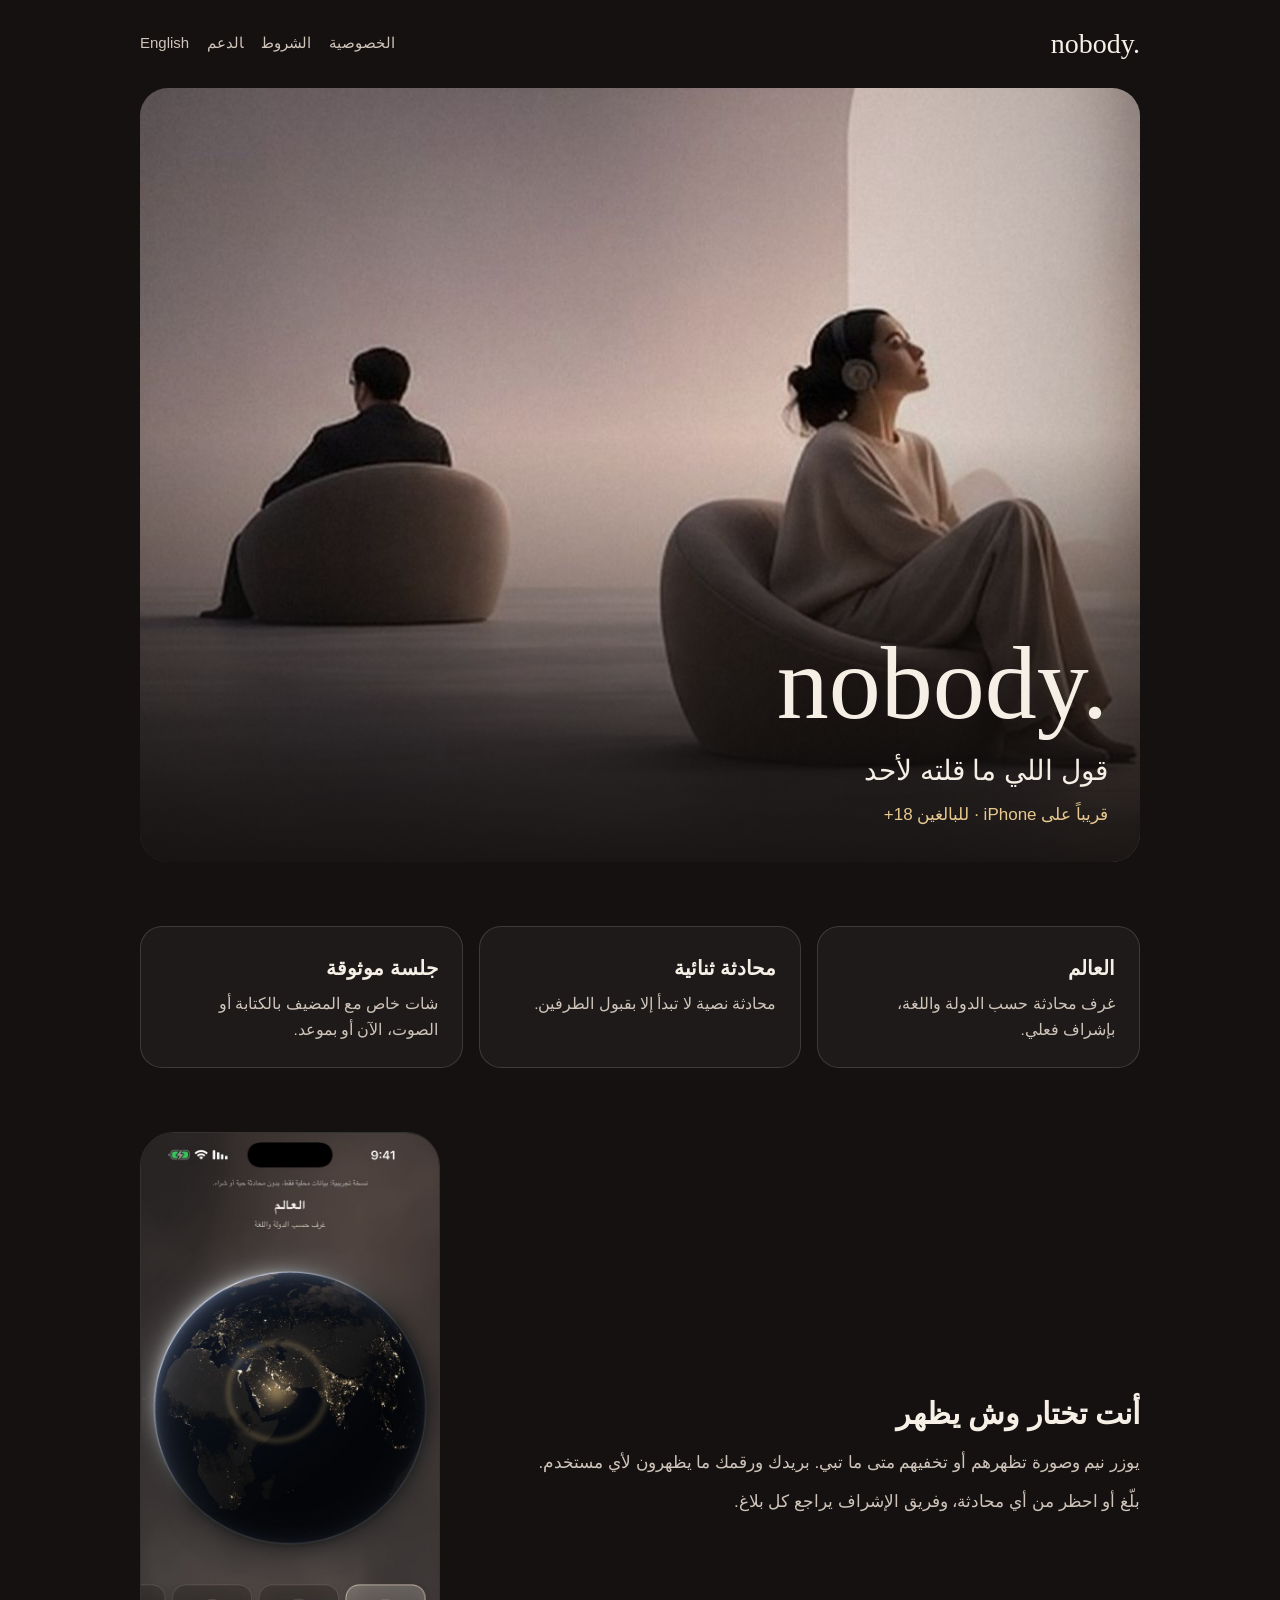
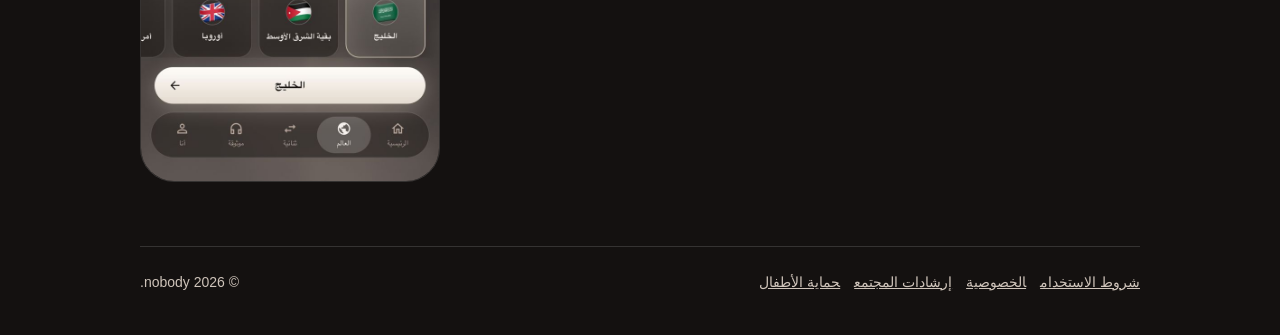
==== index.html @ f50b3cb6 "Final Arabic line" ====
<!doctype html>
<html lang="ar" dir="rtl">
<head><meta charset="utf-8"><meta name="viewport" content="width=device-width,initial-scale=1">
<title>nobody. | تكلّم بحرية</title><meta name="description" content="مكان هادئ تتكلم فيه، وأنت تختار وش يظهر للناس. للبالغين 18+.">
<meta property="og:title" content="nobody."><meta property="og:description" content="مكان هادئ تتكلم فيه، وأنت تختار وش يظهر للناس. للبالغين 18+.">
<link rel="icon" href="/icon.png"><link rel="stylesheet" href="/style.css"></head>
<body><div class="wrap">
<header><a class="mark" href="/">nobody.</a><nav><a href="/legal/privacy-ar.html">الخصوصية</a><a href="/legal/terms-ar.html">الشروط</a><a href="/support/">الدعم</a><a href="/en/">English</a></nav></header>
<main>
<section class="hero"><div><h1>nobody.</h1><p class="line">قول اللي ما قلته لأحد</p><p class="soon">قريباً على iPhone · للبالغين 18+</p></div></section>
<section class="grid"><div class="card"><h2>العالم</h2><p>غرف محادثة حسب الدولة واللغة، بإشراف فعلي.</p></div><div class="card"><h2>محادثة ثنائية</h2><p>محادثة نصية لا تبدأ إلا بقبول الطرفين.</p></div><div class="card"><h2>جلسة موثوقة</h2><p>شات خاص مع المضيف بالكتابة أو الصوت، الآن أو بموعد.</p></div></section>
<section class="split"><div><h2>أنت تختار وش يظهر</h2><p>يوزر نيم وصورة تظهرهم أو تخفيهم متى ما تبي. بريدك ورقمك ما يظهرون لأي مستخدم.</p><p>بلّغ أو احظر من أي محادثة، وفريق الإشراف يراجع كل بلاغ.</p></div><img src="/img/world.jpg" alt="شاشة العالم في تطبيق nobody."></section>
</main>
<footer><div><a href="/legal/terms-ar.html">شروط الاستخدام</a><a href="/legal/privacy-ar.html">الخصوصية</a><a href="/legal/community-guidelines-ar.html">إرشادات المجتمع</a><a href="/legal/child-safety-ar.html">حماية الأطفال</a></div><div>© 2026 nobody.</div></footer>
</div></body></html>
---- style.css ----
:root{--ink:#141110;--ivory:#f5efe6;--muted:#cfc4ba;--gold:#e8c88f;--line:rgba(255,255,255,.14)}
*{box-sizing:border-box}html{background:var(--ink)}
body{margin:0;background:var(--ink);color:var(--ivory);font:17px/1.7 -apple-system,"SF Arabic","Segoe UI",Tahoma,sans-serif}
a{color:inherit}.wrap{max-width:1040px;margin:0 auto;padding:0 20px}
header{display:flex;justify-content:space-between;align-items:center;padding:20px 0}
.mark{font-family:Didot,"Bodoni 72",Georgia,serif;font-size:28px;text-decoration:none;direction:ltr}
nav a{margin-inline-start:18px;color:var(--muted);text-decoration:none;font-size:15px}nav a:hover{color:var(--ivory)}
.hero{position:relative;min-height:86vh;display:flex;align-items:flex-end;background:url(/img/room.jpg) center 62%/cover;border-radius:28px;overflow:hidden;margin-bottom:64px}
.hero:after{content:"";position:absolute;inset:0;background:linear-gradient(180deg,rgba(20,17,16,.15),rgba(20,17,16,.1) 45%,rgba(20,17,16,.92))}
.hero div{position:relative;z-index:1;padding:32px}
h1{font-family:Didot,"Bodoni 72",Georgia,serif;font-weight:400;font-size:clamp(52px,11vw,104px);line-height:1;margin:0 0 12px;direction:ltr;text-align:start}
.line{font-size:clamp(20px,3.4vw,28px);margin:0 0 6px}.soon{color:var(--gold);margin:0}
.grid{display:grid;grid-template-columns:repeat(3,1fr);gap:16px;margin-bottom:64px}
.card{border:1px solid var(--line);border-radius:22px;padding:24px;background:rgba(255,255,255,.04)}
.card h2{font-size:20px;margin:0 0 6px;font-weight:600}.card p{margin:0;color:var(--muted);font-size:15.5px}
.split{display:grid;grid-template-columns:1fr 300px;gap:40px;align-items:center;margin-bottom:64px}
.split img{width:100%;border-radius:34px;border:1px solid var(--line)}
.split h2{font-size:30px;margin:0 0 10px;font-weight:600}.split p{color:var(--muted);margin:0 0 10px}
footer{border-top:1px solid var(--line);padding:24px 0 40px;color:var(--muted);font-size:14px;display:flex;flex-wrap:wrap;gap:18px;justify-content:space-between}
footer a{margin-inline-end:14px}
.page{max-width:680px;margin:0 auto 64px}.page h1{font-size:44px}
@media(max-width:760px){.grid,.split{grid-template-columns:1fr}.split img{max-width:280px;margin:0 auto;display:block}nav a{margin-inline-start:12px;font-size:14px}.hero{min-height:78vh}}
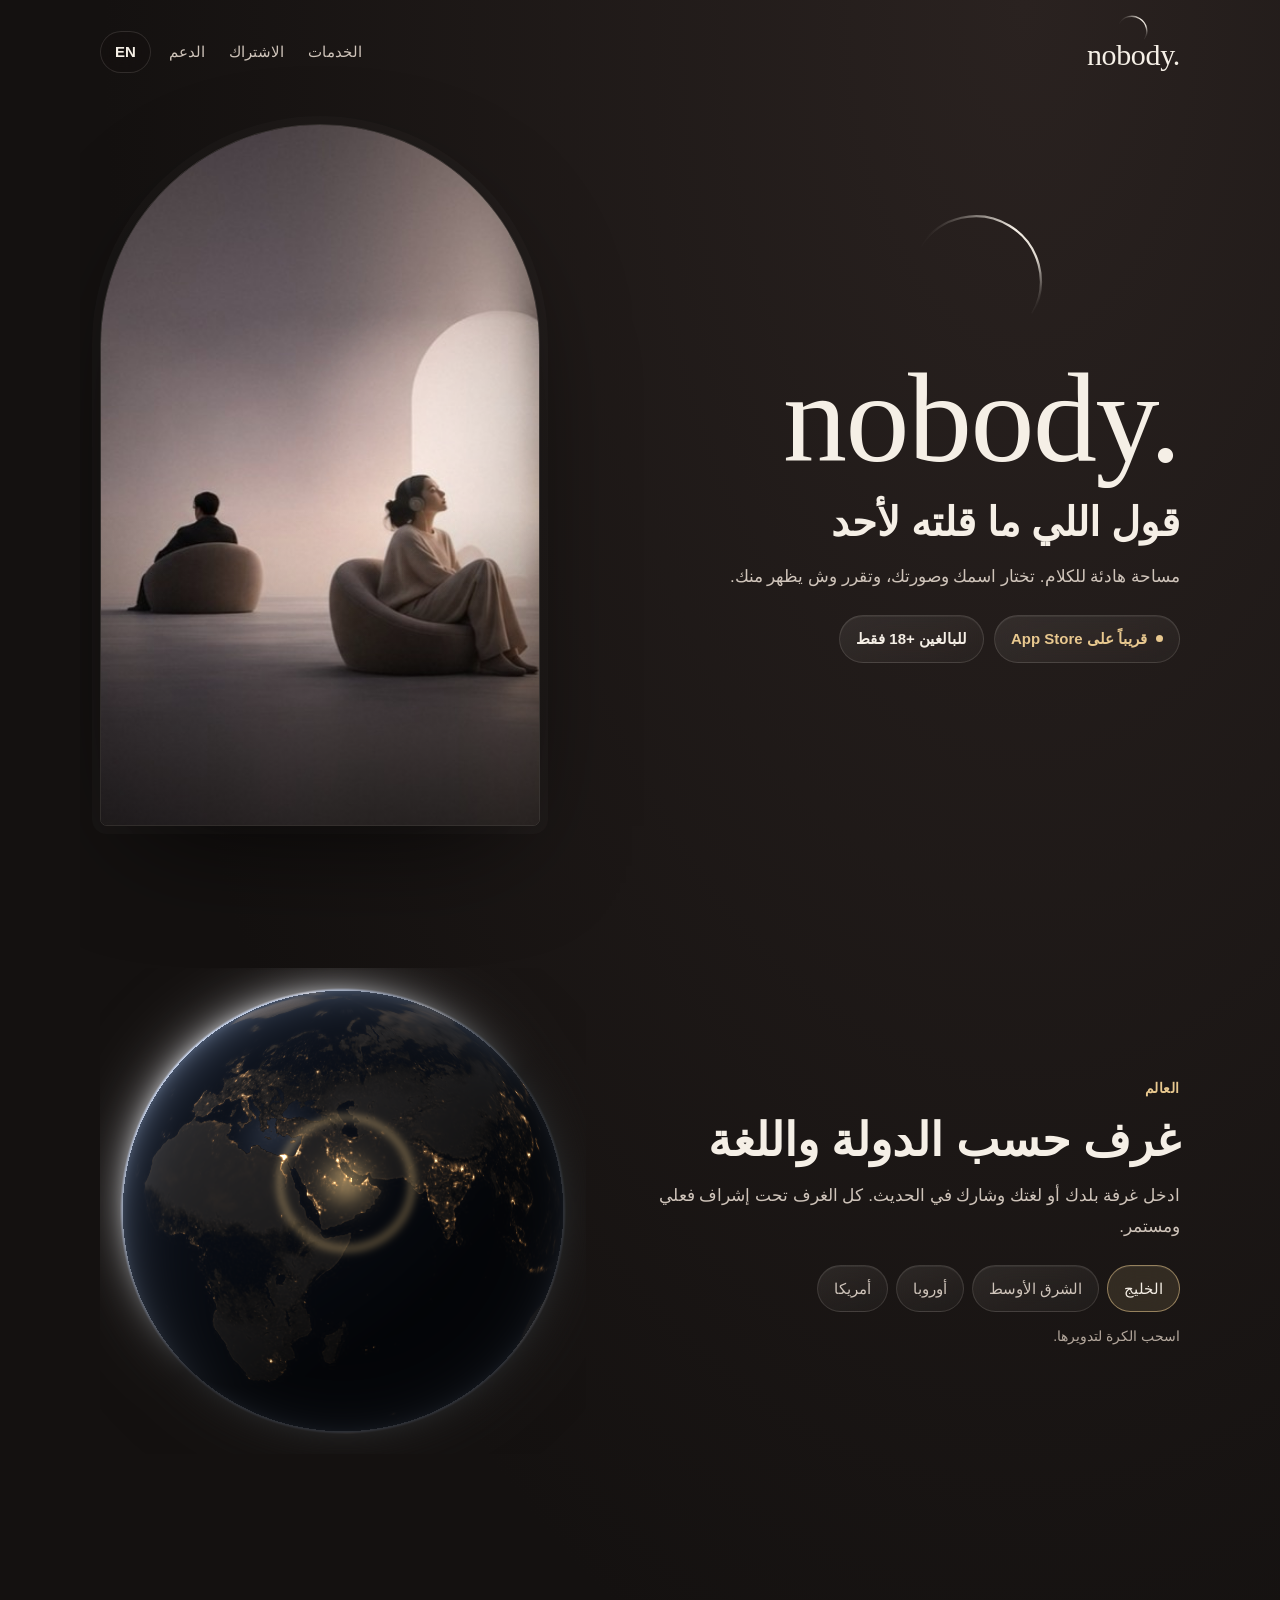
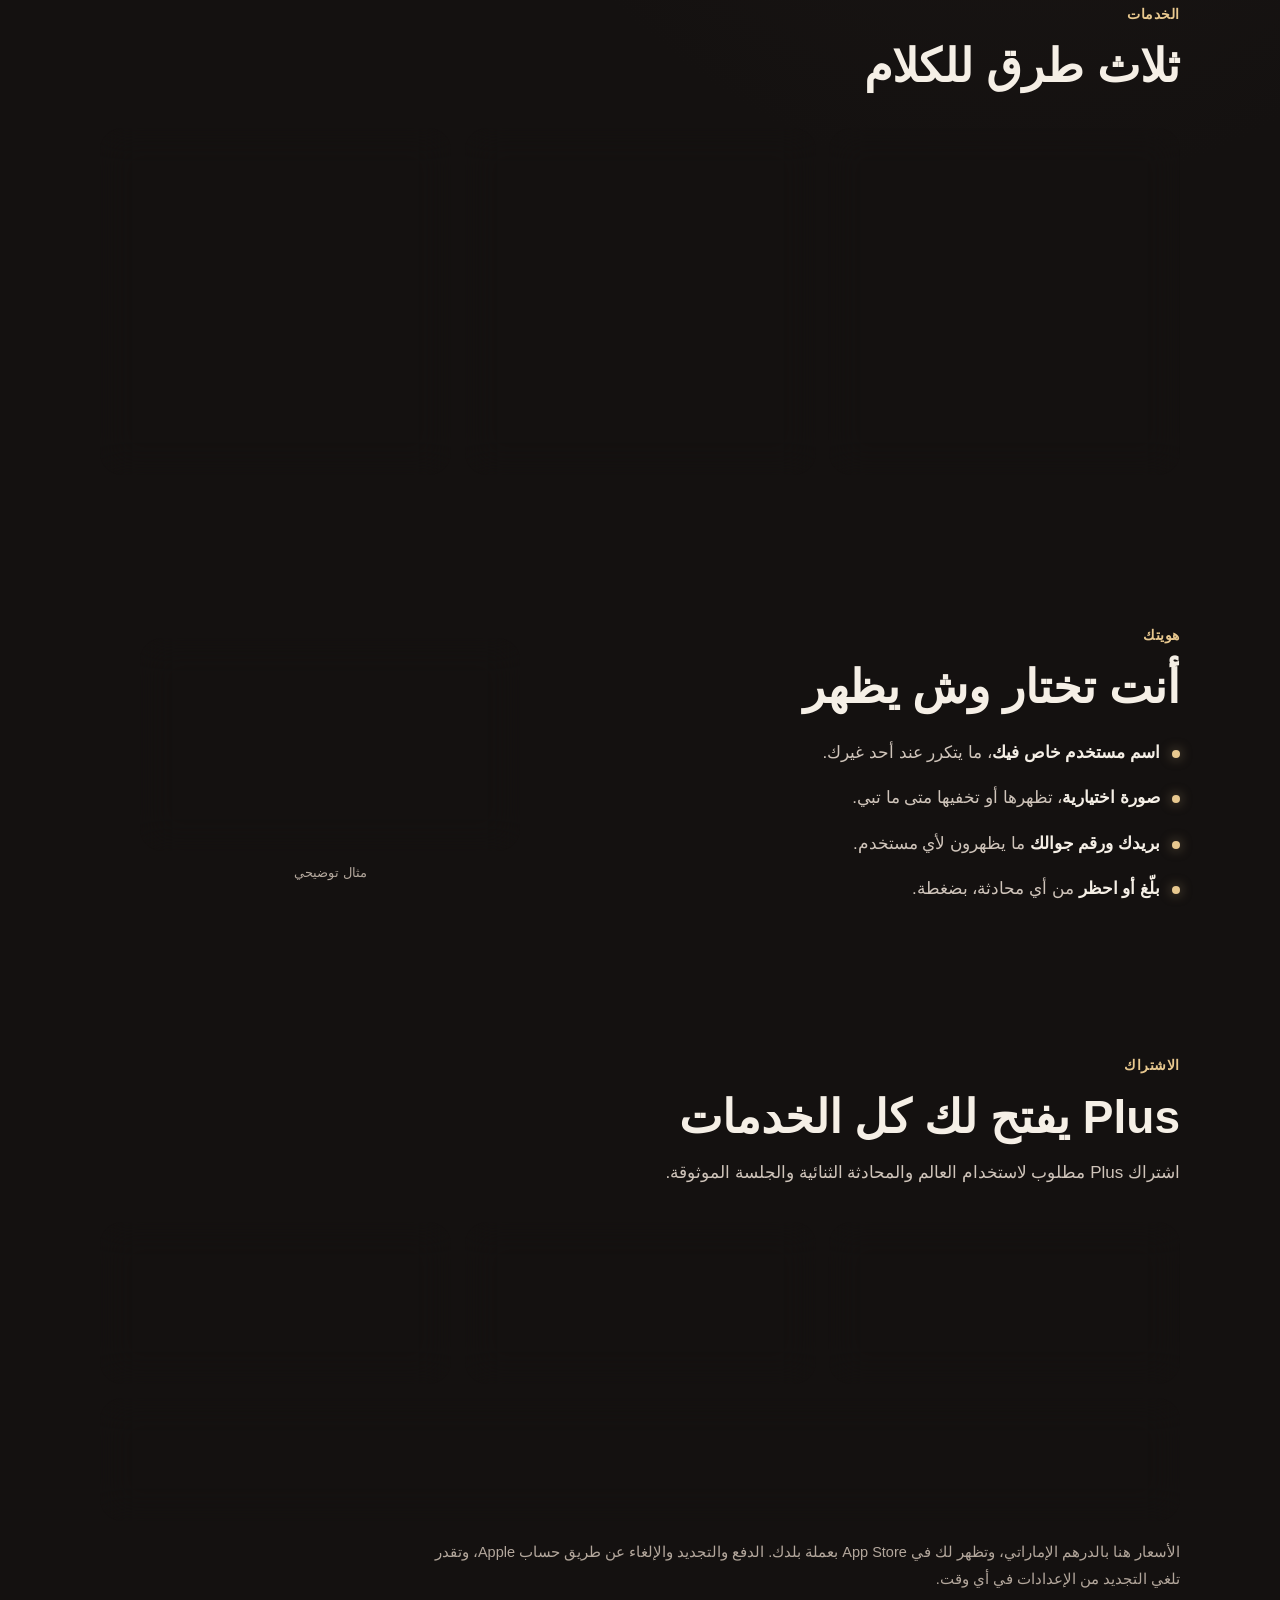
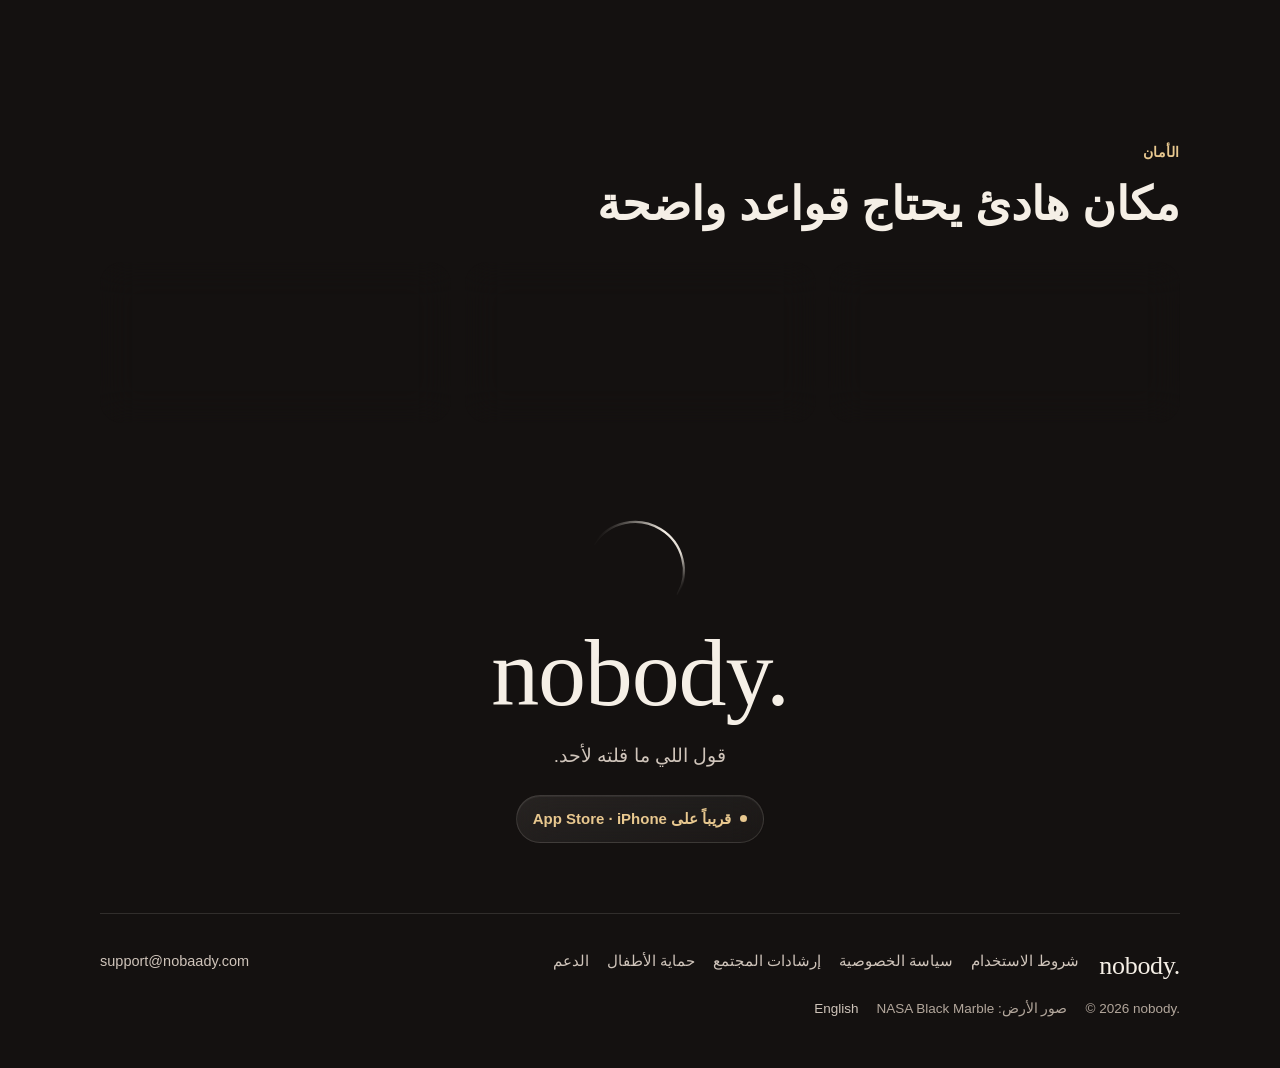
==== commit 410af759: "Living site AR/EN, admin control, updated privacy and terms Co-Authored-By: Claude Opus 5.5 <noreply" ====
--- a/index.html
+++ b/index.html
@@ -1,15 +1,222 @@
 <!doctype html>
 <html lang="ar" dir="rtl">
-<head><meta charset="utf-8"><meta name="viewport" content="width=device-width,initial-scale=1">
-<title>nobody. | تكلّم بحرية</title><meta name="description" content="مكان هادئ تتكلم فيه، وأنت تختار وش يظهر للناس. للبالغين 18+.">
-<meta property="og:title" content="nobody."><meta property="og:description" content="مكان هادئ تتكلم فيه، وأنت تختار وش يظهر للناس. للبالغين 18+.">
-<link rel="icon" href="/icon.png"><link rel="stylesheet" href="/style.css"></head>
-<body><div class="wrap">
-<header><a class="mark" href="/">nobody.</a><nav><a href="/legal/privacy-ar.html">الخصوصية</a><a href="/legal/terms-ar.html">الشروط</a><a href="/support/">الدعم</a><a href="/en/">English</a></nav></header>
-<main>
-<section class="hero"><div><h1>nobody.</h1><p class="line">قول اللي ما قلته لأحد</p><p class="soon">قريباً على iPhone · للبالغين 18+</p></div></section>
-<section class="grid"><div class="card"><h2>العالم</h2><p>غرف محادثة حسب الدولة واللغة، بإشراف فعلي.</p></div><div class="card"><h2>محادثة ثنائية</h2><p>محادثة نصية لا تبدأ إلا بقبول الطرفين.</p></div><div class="card"><h2>جلسة موثوقة</h2><p>شات خاص مع المضيف بالكتابة أو الصوت، الآن أو بموعد.</p></div></section>
-<section class="split"><div><h2>أنت تختار وش يظهر</h2><p>يوزر نيم وصورة تظهرهم أو تخفيهم متى ما تبي. بريدك ورقمك ما يظهرون لأي مستخدم.</p><p>بلّغ أو احظر من أي محادثة، وفريق الإشراف يراجع كل بلاغ.</p></div><img src="/img/world.jpg" alt="شاشة العالم في تطبيق nobody."></section>
+<head>
+<meta charset="utf-8">
+<meta name="viewport" content="width=device-width,initial-scale=1,viewport-fit=cover">
+<title>nobody. | قول اللي ما قلته لأحد</title>
+<meta name="description" content="nobody. تطبيق iPhone للبالغين 18+: غرف حسب الدولة واللغة، محادثة ثنائية بالقبول فقط، وجلسة موثوقة مع المضيف. أنت تختار وش يظهر منك. قريباً على App Store.">
+<meta name="theme-color" content="#141110">
+<meta name="color-scheme" content="dark">
+<meta property="og:type" content="website">
+<meta property="og:title" content="nobody. | قول اللي ما قلته لأحد">
+<meta property="og:description" content="مساحة هادئة للكلام، وأنت تختار وش يظهر منك. للبالغين 18+. قريباً على App Store.">
+<meta property="og:image" content="https://nobaady.com/img/hero.jpg">
+<meta property="og:locale" content="ar_AE">
+<link rel="canonical" href="https://nobaady.com/">
+<link rel="alternate" hreflang="ar" href="https://nobaady.com/">
+<link rel="alternate" hreflang="en" href="https://nobaady.com/en/">
+<link rel="alternate" hreflang="x-default" href="https://nobaady.com/">
+<link rel="icon" href="/img/icon-48.png" sizes="48x48">
+<link rel="apple-touch-icon" href="/img/icon-180.png">
+<link rel="preload" as="image" href="/img/hero-800.jpg" imagesrcset="/img/hero-800.jpg 860w, /img/hero.jpg 1400w" imagesizes="(min-width:900px) 440px, 100vw">
+<link rel="stylesheet" href="/style.css">
+<script>(function(d){if(!(window.matchMedia&&matchMedia('(prefers-reduced-motion: reduce)').matches))d.classList.add('motion');d.classList.add('js');setTimeout(function(){if(!window.__nobody)d.classList.remove('js')},2500)})(document.documentElement)</script>
+<script src="/js/site.js" defer></script>
+</head>
+<body>
+<a class="skip" href="#main">تخطَّ إلى المحتوى</a>
+<canvas id="ambient" aria-hidden="true"></canvas>
+<div class="grain" aria-hidden="true"></div>
+<svg width="0" height="0" style="position:absolute" aria-hidden="true" focusable="false"><defs>
+  <linearGradient id="arcg" gradientUnits="userSpaceOnUse" x1="9" y1="23" x2="93" y2="74">
+    <stop offset="0" stop-color="#f5efe6" stop-opacity="0"/><stop offset=".55" stop-color="#f5efe6"/><stop offset=".8" stop-color="#f5efe6" stop-opacity=".9"/><stop offset="1" stop-color="#f5efe6" stop-opacity="0"/>
+  </linearGradient></defs></svg>
+
+<div class="wrap">
+<header class="top">
+  <a class="mark" href="/" aria-label="nobody. الصفحة الرئيسية">nobody.<svg class="arc" viewBox="0 0 100 100" aria-hidden="true"><path pathLength="100" stroke="url(#arcg)" d="M9.3 22.7A49 49 0 0 1 93 73.5"/></svg></a>
+  <nav class="nav" aria-label="القائمة">
+    <a class="opt" href="#services">الخدمات</a>
+    <a class="opt" href="#plans">الاشتراك</a>
+    <a href="/support/">الدعم</a>
+    <a class="lang" href="/en/" lang="en" hreflang="en">EN</a>
+  </nav>
+</header>
+
+<main id="main">
+<section class="hero" aria-labelledby="t-hero">
+  <figure class="hero-media">
+    <img src="/img/hero-800.jpg" srcset="/img/hero-800.jpg 860w, /img/hero.jpg 1400w" sizes="(min-width:900px) 440px, 100vw" width="860" height="1864"
+      alt="شخصان يجلسان بعيداً عن بعض في غرفة هادئة، وضوء دافئ يدخل من باب مقوّس" fetchpriority="high">
+    <span class="arch-light" aria-hidden="true"></span>
+    <span class="dust" aria-hidden="true">
+      <i style="--x:62%;--y:38%;--s:3px;--d:14s;--w:0s"></i><i style="--x:70%;--y:52%;--s:2px;--d:18s;--w:-4s"></i><i style="--x:80%;--y:30%;--s:2px;--d:16s;--w:-9s"></i><i style="--x:88%;--y:46%;--s:3px;--d:20s;--w:-2s"></i><i style="--x:55%;--y:60%;--s:2px;--d:17s;--w:-11s"></i><i style="--x:76%;--y:64%;--s:2px;--d:22s;--w:-6s"></i><i style="--x:66%;--y:26%;--s:2px;--d:19s;--w:-14s"></i><i style="--x:92%;--y:58%;--s:2px;--d:15s;--w:-7s"></i><i style="--x:84%;--y:22%;--s:3px;--d:21s;--w:-3s"></i><i style="--x:58%;--y:44%;--s:2px;--d:16s;--w:-12s"></i><i style="--x:73%;--y:40%;--s:2px;--d:18s;--w:-16s"></i><i style="--x:95%;--y:34%;--s:2px;--d:20s;--w:-5s"></i>
+    </span>
+  </figure>
+  <div class="hero-copy">
+    <h1 id="t-hero"><span class="mark">nobody.<svg class="arc" viewBox="0 0 100 100" aria-hidden="true"><path pathLength="100" stroke="url(#arcg)" d="M9.3 22.7A49 49 0 0 1 93 73.5"/></svg></span></h1>
+    <p class="tagline">قول اللي ما قلته لأحد</p>
+    <p class="lede">مساحة هادئة للكلام. تختار اسمك وصورتك، وتقرر وش يظهر منك.</p>
+    <div class="pills">
+      <span class="pill glass gold"><span class="dot" aria-hidden="true"></span>قريباً على App Store</span>
+      <span class="pill glass"><span>للبالغين <bdi dir="ltr">18+</bdi> فقط</span></span>
+    </div>
+  </div>
+</section>
+
+<section class="sec" id="world" aria-labelledby="t-world">
+  <div class="world">
+    <div class="globe" data-globe="/img/earth-night.jpg" role="img" aria-label="كرة أرضية ليلية تدور ببطء وتلمع فيها أضواء المدن">
+      <span class="globe-still" aria-hidden="true"></span>
+      <canvas aria-hidden="true"></canvas>
+    </div>
+    <div class="rise">
+      <span class="kicker">العالم</span>
+      <h2 class="h2" id="t-world">غرف حسب الدولة واللغة</h2>
+      <p class="sub">ادخل غرفة بلدك أو لغتك وشارك في الحديث. كل الغرف تحت إشراف فعلي ومستمر.</p>
+      <div class="chips" role="group" aria-label="حرّك الكرة إلى منطقة">
+        <button class="chip glass" type="button" data-fly="50,25" aria-pressed="true">الخليج</button>
+        <button class="chip glass" type="button" data-fly="37,32" aria-pressed="false">الشرق الأوسط</button>
+        <button class="chip glass" type="button" data-fly="10,50" aria-pressed="false">أوروبا</button>
+        <button class="chip glass" type="button" data-fly="-90,35" aria-pressed="false">أمريكا</button>
+      </div>
+      <p class="hint">اسحب الكرة لتدويرها.</p>
+    </div>
+  </div>
+</section>
+
+<section class="sec" id="services" aria-labelledby="t-services">
+  <div class="rise">
+    <span class="kicker">الخدمات</span>
+    <h2 class="h2" id="t-services">ثلاث طرق للكلام</h2>
+  </div>
+  <div class="cards">
+    <article class="card glass rise d1">
+      <span class="icon" aria-hidden="true"><svg viewBox="0 0 24 24" fill="none" stroke="currentColor" stroke-width="1.5" stroke-linecap="round"><circle cx="12" cy="12" r="9"/><path d="M3 12h18M12 3c2.6 2.6 3.9 5.6 3.9 9s-1.3 6.4-3.9 9c-2.6-2.6-3.9-5.6-3.9-9S9.4 5.6 12 3z"/></svg></span>
+      <h3>العالم</h3>
+      <p>غرف محادثة حسب الدولة واللغة، تكتب فيها وتقرأ وتتعرّف على ناس يشاركونك نفس المكان أو نفس اللغة.</p>
+      <p class="note">الغرف تحت إشراف فعلي، والبلاغات تُراجع.</p>
+    </article>
+    <article class="card glass rise d2">
+      <span class="icon" aria-hidden="true"><svg viewBox="0 0 24 24" fill="none" stroke="currentColor" stroke-width="1.5" stroke-linecap="round" stroke-linejoin="round"><path d="M4 8h13l-3.5-3.5M20 16H7l3.5 3.5"/></svg></span>
+      <h3>محادثة ثنائية</h3>
+      <p>محادثة نصية خاصة بين شخصين. تفتح فقط لما ترسل طلباً من رسالة في غرفة، ويقبل الطرف الثاني.</p>
+      <ol class="flow" aria-label="كيف تبدأ">
+        <li>رسالة في غرفة</li><li class="to" aria-hidden="true">←</li><li>طلب</li><li class="to" aria-hidden="true">←</li><li>قبول</li>
+      </ol>
+      <p class="note">ما فيه توصيل تلقائي بين الناس أبداً.</p>
+    </article>
+    <article class="card glass rise d3">
+      <span class="icon" aria-hidden="true"><svg viewBox="0 0 24 24" fill="none" stroke="currentColor" stroke-width="1.5" stroke-linecap="round"><path d="M4 15v-3a8 8 0 0 1 16 0v3"/><rect x="3.5" y="14" width="4" height="6" rx="1.6"/><rect x="16.5" y="14" width="4" height="6" rx="1.6"/></svg></span>
+      <h3>جلسة موثوقة</h3>
+      <p>ساعة كاملة في محادثة خاصة مع المضيف، بالكتابة أو بالرسائل الصوتية. الآن مباشرة، أو بموعد تختاره.</p>
+      <p class="note">جلسة مدفوعة للكلام والاستماع. ليست علاجاً نفسياً، وليست مساعدة طوارئ.</p>
+    </article>
+  </div>
+</section>
+
+<section class="sec" id="you" aria-labelledby="t-you">
+  <div class="ident">
+    <div class="rise">
+      <span class="kicker">هويتك</span>
+      <h2 class="h2" id="t-you">أنت تختار وش يظهر</h2>
+      <ul class="ticks">
+        <li><span><strong>اسم مستخدم خاص فيك</strong>، ما يتكرر عند أحد غيرك.</span></li>
+        <li><span><strong>صورة اختيارية</strong>، تظهرها أو تخفيها متى ما تبي.</span></li>
+        <li><span><strong>بريدك ورقم جوالك</strong> ما يظهرون لأي مستخدم.</span></li>
+        <li><span><strong>بلّغ أو احظر</strong> من أي محادثة، بضغطة.</span></li>
+      </ul>
+    </div>
+    <div class="idwrap rise d1">
+      <div class="idcard glass">
+        <div class="row">
+          <span class="avatar" role="img" aria-label="صورة الحساب"></span>
+          <div><span class="uname">@layl.night</span><small data-state data-on="الصورة ظاهرة" data-off="الصورة مخفية">الصورة ظاهرة</small></div>
+        </div>
+        <div class="setting">
+          <span id="lbl-photo">إظهار الصورة</span>
+          <button class="switch" type="button" role="switch" aria-checked="true" aria-labelledby="lbl-photo" data-show-photo></button>
+        </div>
+        <p class="private"><svg viewBox="0 0 24 24" fill="none" stroke="currentColor" stroke-width="1.6" aria-hidden="true"><rect x="5" y="10.5" width="14" height="10" rx="2.5"/><path d="M8 10.5V8a4 4 0 0 1 8 0v2.5"/></svg>البريد والجوال: لا يظهران لأحد</p>
+      </div>
+      <span class="demo-label">مثال توضيحي</span>
+    </div>
+  </div>
+</section>
+
+<section class="sec" id="plans" aria-labelledby="t-plans">
+  <div class="rise">
+    <span class="kicker">الاشتراك</span>
+    <h2 class="h2" id="t-plans">Plus يفتح لك كل الخدمات</h2>
+    <p class="sub">اشتراك Plus مطلوب لاستخدام العالم والمحادثة الثنائية والجلسة الموثوقة.</p>
+  </div>
+  <div class="plans">
+    <div class="plan glass first rise d1">
+      <h3>أول شهرين</h3>
+      <div class="price"><b>129</b><span>درهم لأول شهرين</span></div>
+      <p>بعدها 88 درهم شهرياً.</p>
+    </div>
+    <div class="plan glass rise d2">
+      <h3>شهري</h3>
+      <div class="price"><b>88</b><span>درهم / شهر</span></div>
+      <p>يتجدد كل شهر.</p>
+    </div>
+    <div class="plan glass rise d3">
+      <h3>سنوي</h3>
+      <div class="price"><b>449</b><span>درهم / سنة</span></div>
+      <p>يتجدد كل سنة.</p>
+    </div>
+  </div>
+  <div class="trusted glass rise">
+    <div>
+      <h3>الجلسة الموثوقة</h3>
+      <p class="lead">تُدفع لكل ساعة، مع اشتراك Plus.</p>
+    </div>
+    <div class="two">
+      <div><div class="price"><b>50</b><span>درهم / ساعة</span></div><p>مباشرة الآن</p></div>
+      <div><div class="price"><b>30</b><span>درهم / ساعة</span></div><p>بموعد محجوز</p></div>
+    </div>
+  </div>
+  <p class="fine rise">الأسعار هنا بالدرهم الإماراتي، وتظهر لك في App Store بعملة بلدك. الدفع والتجديد والإلغاء عن طريق حساب Apple، وتقدر تلغي التجديد من الإعدادات في أي وقت.</p>
+</section>
+
+<section class="sec" id="safety" aria-labelledby="t-safety">
+  <div class="rise">
+    <span class="kicker">الأمان</span>
+    <h2 class="h2" id="t-safety">مكان هادئ يحتاج قواعد واضحة</h2>
+  </div>
+  <div class="safety">
+    <div class="glass rise d1"><span class="age">18+</span><h3>للبالغين فقط</h3><p>التطبيق مخصص لمن عمره 18 سنة أو أكثر.</p></div>
+    <div class="glass rise d2"><h3>إشراف وبلاغات</h3><p>الغرف تحت إشراف فعلي. تقدر تبلّغ أو تحظر من أي محادثة، وفريق الإشراف يراجع البلاغات.</p></div>
+    <div class="glass rise d3"><h3>ليست بديلاً عن المساعدة</h3><p>الجلسة الموثوقة ليست علاجاً ولا خدمة طوارئ. إذا كنت في خطر، اتصل برقم الطوارئ في بلدك.</p></div>
+  </div>
+</section>
+
+<section class="closing rise" aria-labelledby="t-close">
+  <h2 id="t-close"><span class="mark">nobody.<svg class="arc" viewBox="0 0 100 100" aria-hidden="true"><path pathLength="100" stroke="url(#arcg)" d="M9.3 22.7A49 49 0 0 1 93 73.5"/></svg></span></h2>
+  <p>قول اللي ما قلته لأحد.</p>
+  <div class="pills"><span class="pill glass gold"><span class="dot" aria-hidden="true"></span>قريباً على App Store · iPhone</span></div>
+</section>
 </main>
-<footer><div><a href="/legal/terms-ar.html">شروط الاستخدام</a><a href="/legal/privacy-ar.html">الخصوصية</a><a href="/legal/community-guidelines-ar.html">إرشادات المجتمع</a><a href="/legal/child-safety-ar.html">حماية الأطفال</a></div><div>© 2026 nobody.</div></footer>
-</div></body></html>
+
+<footer class="foot">
+  <div class="cols">
+    <a class="mark" href="/" aria-label="nobody. الصفحة الرئيسية">nobody.</a>
+    <nav aria-label="روابط قانونية">
+      <a href="/legal/terms-ar.html">شروط الاستخدام</a>
+      <a href="/legal/privacy-ar.html">سياسة الخصوصية</a>
+      <a href="/legal/community-guidelines-ar.html">إرشادات المجتمع</a>
+      <a href="/legal/child-safety-ar.html">حماية الأطفال</a>
+      <a href="/support/">الدعم</a>
+    </nav>
+    <a class="email" href="mailto:support@nobaady.com">support@nobaady.com</a>
+  </div>
+  <div class="meta">
+    <span dir="ltr">© 2026 nobody.</span>
+    <span>صور الأرض: NASA Black Marble</span>
+    <a href="/en/" lang="en" hreflang="en">English</a>
+  </div>
+</footer>
+</div>
+</body>
+</html>
--- a/style.css
+++ b/style.css
@@ -1,22 +1,231 @@
-:root{--ink:#141110;--ivory:#f5efe6;--muted:#cfc4ba;--gold:#e8c88f;--line:rgba(255,255,255,.14)}
-*{box-sizing:border-box}html{background:var(--ink)}
-body{margin:0;background:var(--ink);color:var(--ivory);font:17px/1.7 -apple-system,"SF Arabic","Segoe UI",Tahoma,sans-serif}
-a{color:inherit}.wrap{max-width:1040px;margin:0 auto;padding:0 20px}
-header{display:flex;justify-content:space-between;align-items:center;padding:20px 0}
-.mark{font-family:Didot,"Bodoni 72",Georgia,serif;font-size:28px;text-decoration:none;direction:ltr}
-nav a{margin-inline-start:18px;color:var(--muted);text-decoration:none;font-size:15px}nav a:hover{color:var(--ivory)}
-.hero{position:relative;min-height:86vh;display:flex;align-items:flex-end;background:url(/img/room.jpg) center 62%/cover;border-radius:28px;overflow:hidden;margin-bottom:64px}
-.hero:after{content:"";position:absolute;inset:0;background:linear-gradient(180deg,rgba(20,17,16,.15),rgba(20,17,16,.1) 45%,rgba(20,17,16,.92))}
-.hero div{position:relative;z-index:1;padding:32px}
-h1{font-family:Didot,"Bodoni 72",Georgia,serif;font-weight:400;font-size:clamp(52px,11vw,104px);line-height:1;margin:0 0 12px;direction:ltr;text-align:start}
-.line{font-size:clamp(20px,3.4vw,28px);margin:0 0 6px}.soon{color:var(--gold);margin:0}
-.grid{display:grid;grid-template-columns:repeat(3,1fr);gap:16px;margin-bottom:64px}
-.card{border:1px solid var(--line);border-radius:22px;padding:24px;background:rgba(255,255,255,.04)}
-.card h2{font-size:20px;margin:0 0 6px;font-weight:600}.card p{margin:0;color:var(--muted);font-size:15.5px}
-.split{display:grid;grid-template-columns:1fr 300px;gap:40px;align-items:center;margin-bottom:64px}
-.split img{width:100%;border-radius:34px;border:1px solid var(--line)}
-.split h2{font-size:30px;margin:0 0 10px;font-weight:600}.split p{color:var(--muted);margin:0 0 10px}
-footer{border-top:1px solid var(--line);padding:24px 0 40px;color:var(--muted);font-size:14px;display:flex;flex-wrap:wrap;gap:18px;justify-content:space-between}
-footer a{margin-inline-end:14px}
-.page{max-width:680px;margin:0 auto 64px}.page h1{font-size:44px}
-@media(max-width:760px){.grid,.split{grid-template-columns:1fr}.split img{max-width:280px;margin:0 auto;display:block}nav a{margin-inline-start:12px;font-size:14px}.hero{min-height:78vh}}
+/* nobody. — dusk, smoke and warm light. Matches the app's theme.dart. */
+:root{
+  --bg:#141110;--bg2:#1c1816;--text:#f5efe6;--muted:#cfc4ba;--soft:#b3a79c;--gold:#e8c88f;
+  --glass:rgba(245,239,230,.055);--glass-2:rgba(245,239,230,.085);--edge:rgba(245,239,230,.13);--edge-hi:rgba(245,239,230,.22);
+  --serif:Didot,"Bodoni 72","Bodoni MT",Georgia,"Times New Roman",serif;
+  --sans:-apple-system,BlinkMacSystemFont,"SF Pro Text","SF Arabic","Geeza Pro","Segoe UI","Noto Sans Arabic",Tahoma,Arial,sans-serif;
+  --r:22px;--gut:20px;--max:1120px;
+  --ease:cubic-bezier(.22,.8,.24,1);
+  color-scheme:dark;
+}
+*{box-sizing:border-box}
+html{background:var(--bg);-webkit-text-size-adjust:100%;text-size-adjust:100%;scroll-behavior:smooth}
+body{margin:0;min-height:100vh;background:var(--bg) radial-gradient(120% 70% at 80% 0%,#2a2220 0%,rgba(20,17,16,0) 60%) no-repeat;color:var(--text);
+  font:17px/1.75 var(--sans);overflow-x:hidden;-webkit-font-smoothing:antialiased}
+[dir="rtl"] body{line-height:1.85}
+a{color:inherit}
+img{max-width:100%;display:block}
+h1,h2,h3{margin:0;font-weight:600;line-height:1.25}
+p{margin:0}
+:focus-visible{outline:2px solid var(--gold);outline-offset:3px;border-radius:8px}
+.skip{position:absolute;inset-inline-start:12px;top:-60px;z-index:20;background:var(--text);color:var(--bg);padding:8px 14px;border-radius:12px;text-decoration:none}
+.skip:focus{top:12px}
+
+/* ambient smoke canvas: low resolution, scaled up, behind everything */
+#ambient{position:fixed;inset:0;width:100%;height:100vh;z-index:-1;opacity:0;transition:opacity 1.6s var(--ease);pointer-events:none}
+@supports(height:100lvh){#ambient{height:100lvh}}
+.has-ambient #ambient{opacity:1}
+.grain{position:fixed;inset:0;z-index:-1;pointer-events:none;opacity:.07;mix-blend-mode:overlay;
+  background-image:url("data:image/svg+xml,%3Csvg xmlns='http://www.w3.org/2000/svg' width='120' height='120'%3E%3Cfilter id='n'%3E%3CfeTurbulence type='fractalNoise' baseFrequency='.9' numOctaves='2' stitchTiles='stitch'/%3E%3C/filter%3E%3Crect width='120' height='120' filter='url(%23n)'/%3E%3C/svg%3E")}
+
+.wrap{max-width:var(--max);margin:0 auto;padding:0 var(--gut);overflow-x:clip}
+
+/* wordmark with the crescent arc */
+.mark{position:relative;display:inline-block;font-family:var(--serif);font-weight:400;letter-spacing:-.012em;direction:ltr;unicode-bidi:isolate;text-decoration:none;line-height:1.05;white-space:nowrap}
+.mark .arc{position:absolute;left:.98em;top:-.56em;width:1.04em;height:1.04em;overflow:visible;pointer-events:none}
+.mark .arc path{fill:none;stroke-width:4.6;stroke-linecap:round;stroke-dasharray:100;stroke-dashoffset:0}
+.hero .mark .arc path{stroke-width:1.7}.closing .mark .arc path{stroke-width:2.2}
+.motion .mark .arc path{animation:draw 2.4s .3s var(--ease) both}
+@keyframes draw{from{stroke-dashoffset:100}to{stroke-dashoffset:0}}
+
+/* header */
+.top{position:relative;z-index:5;display:flex;align-items:center;justify-content:space-between;gap:12px;padding:30px 0 10px}
+.top .mark{font-size:30px;padding-top:6px}
+.nav{display:flex;align-items:center;gap:4px}
+.nav a{color:var(--muted);text-decoration:none;font-size:15px;padding:8px 10px;border-radius:999px;transition:color .3s,background .3s}
+.nav a:hover{color:var(--text);background:var(--glass)}
+.nav .lang{border:1px solid var(--edge);color:var(--text);padding:6px 14px;margin-inline-start:4px;background:rgba(20,17,16,.35);-webkit-backdrop-filter:blur(14px);backdrop-filter:blur(14px);font-weight:600}
+.nav .lang:hover{border-color:var(--edge-hi)}
+@media(max-width:600px){.nav .opt{display:none}.top{padding-top:22px}.top .mark{font-size:27px}}
+
+/* glass */
+.glass{position:relative;background:linear-gradient(160deg,var(--glass-2),var(--glass) 55%,rgba(245,239,230,.03));border:1px solid var(--edge);border-radius:var(--r);
+  -webkit-backdrop-filter:blur(18px) saturate(1.15);backdrop-filter:blur(18px) saturate(1.15);box-shadow:0 1px 0 rgba(255,255,255,.06) inset,0 24px 60px -30px rgba(0,0,0,.6)}
+
+/* hero */
+.hero{position:relative;display:grid;align-items:end;min-height:min(88svh,860px);margin:0 calc(var(--gut) * -1);padding:0 var(--gut) 36px;isolation:isolate}
+.hero-media{position:absolute;inset:-100px 0 0;z-index:-1;overflow:hidden;margin:0;-webkit-mask-image:linear-gradient(180deg,#000 72%,transparent 99%);mask-image:linear-gradient(180deg,#000 72%,transparent 99%)}
+.hero-media img{width:100%;height:100%;object-fit:cover;object-position:80% 46%;transform-origin:72% 55%}
+.motion .hero-media img{animation:breathe 18s ease-in-out infinite alternate}
+@keyframes breathe{from{transform:scale(1.02)}to{transform:scale(1.075) translate3d(-.6%,-.4%,0)}}
+.hero-media::after{content:"";position:absolute;inset:0;background:
+  linear-gradient(180deg,rgba(20,17,16,.6) 0%,rgba(20,17,16,.08) 22%,rgba(20,17,16,.1) 42%,rgba(20,17,16,.8) 70%,rgba(20,17,16,.9) 100%)}
+.arch-light{position:absolute;left:58%;top:24%;width:70%;height:46%;border-radius:50%;background:radial-gradient(closest-side,rgba(255,236,214,.2),rgba(255,236,214,0));mix-blend-mode:screen;pointer-events:none}
+.motion .arch-light{animation:glow 7s ease-in-out infinite alternate}
+@keyframes glow{from{opacity:.3}to{opacity:1}}
+.dust{position:absolute;inset:0;pointer-events:none;overflow:hidden}
+.dust i{position:absolute;left:var(--x);top:var(--y);width:var(--s);height:var(--s);border-radius:50%;background:#ffebd2;opacity:0;filter:blur(.6px)}
+.motion .dust i{animation:float var(--d) linear var(--w) infinite}
+@keyframes float{0%{transform:translate3d(0,0,0);opacity:0}15%{opacity:.6}60%{opacity:.3}100%{transform:translate3d(14px,-120px,0);opacity:0}}
+.hero-copy{max-width:640px}
+.hero h1{line-height:1}
+.hero h1 .mark{font-size:clamp(64px,19vw,132px);padding-top:.5em}
+.tagline{font-size:clamp(25px,6.6vw,40px);font-weight:600;line-height:1.35;margin:10px 0 12px;text-wrap:balance}
+[dir="ltr"] .tagline{font-family:var(--serif);font-weight:400;font-style:italic;letter-spacing:-.005em}
+.lede{color:var(--muted);font-size:17px;max-width:30em}
+.pills{display:flex;flex-wrap:wrap;gap:10px;margin-top:22px}
+.pill{display:inline-flex;align-items:center;gap:9px;padding:9px 16px;border-radius:999px;font-size:15px;font-weight:600}
+.pill.gold{color:var(--gold)}
+.pill .dot{width:7px;height:7px;border-radius:50%;background:var(--gold)}
+.motion .pill .dot{animation:ping 2.8s ease-out infinite}
+@keyframes ping{0%{box-shadow:0 0 0 0 rgba(232,200,143,.55)}70%,100%{box-shadow:0 0 0 9px rgba(232,200,143,0)}}
+
+@media(min-width:900px){
+  .hero{grid-template-columns:1.1fr .9fr;gap:56px;align-items:center;min-height:auto;margin:0;padding:40px 0 70px}
+  .hero-media{position:relative;inset:auto;z-index:0;order:2;aspect-ratio:9/15;max-height:78vh;justify-self:end;width:100%;max-width:440px;
+    border-radius:999px 999px 30px 30px;border:1px solid var(--edge);-webkit-mask-image:none;mask-image:none;box-shadow:0 40px 120px -40px rgba(0,0,0,.8),0 0 0 8px rgba(245,239,230,.025)}
+  .hero-media img{object-position:62% 50%}
+  .hero-media::after{background:linear-gradient(180deg,rgba(20,17,16,0) 55%,rgba(20,17,16,.5))}
+  .arch-light{left:46%;top:22%}
+  .hero-copy{order:1}
+  .hero h1 .mark{font-size:clamp(96px,10vw,148px)}
+}
+
+/* sections */
+.sec{padding:72px 0;scroll-margin-top:10px}
+.kicker{display:inline-block;color:var(--gold);font-size:14px;font-weight:600;letter-spacing:.04em;margin-bottom:10px}
+[dir="ltr"] .kicker{text-transform:uppercase;font-size:12.5px;letter-spacing:.16em}
+.h2{font-size:clamp(29px,6.8vw,46px);line-height:1.22;text-wrap:balance}
+[dir="ltr"] .h2{font-family:var(--serif);font-weight:400;letter-spacing:-.01em}
+.sub{color:var(--muted);margin-top:12px;max-width:34em}
+
+/* world + globe */
+.world{display:grid;gap:22px;align-items:center}
+.globe{position:relative;width:min(100%,560px);aspect-ratio:1;margin:0 auto}
+.globe canvas{position:absolute;inset:0;width:100%;height:100%;touch-action:pan-y;cursor:grab;opacity:0;transition:opacity 1.4s var(--ease)}
+.globe canvas:active{cursor:grabbing}
+.globe.is-live canvas{opacity:1}
+.globe-still{position:absolute;inset:4%;border-radius:50%;transition:opacity 1.2s var(--ease);
+  background:radial-gradient(circle at 34% 30%,#1d2330 0%,#0b0f17 55%,#05070b 100%);
+  box-shadow:0 0 0 1px rgba(170,190,220,.25),0 0 50px 4px rgba(150,165,190,.18),inset -30px -30px 70px rgba(0,0,0,.6)}
+.globe-still::after{content:"";position:absolute;left:52%;top:40%;width:18%;height:18%;border-radius:50%;background:radial-gradient(closest-side,rgba(255,210,140,.75),rgba(255,210,140,0))}
+.globe.is-live .globe-still{opacity:0}
+.chips{display:flex;flex-wrap:wrap;gap:8px;margin-top:22px}
+.chip{appearance:none;-webkit-appearance:none;font:inherit;font-size:15px;color:var(--muted);padding:9px 16px;border-radius:999px;cursor:pointer;transition:color .3s,border-color .3s,background .3s}
+.chip[aria-pressed="true"]{color:var(--text);border-color:rgba(232,200,143,.55);background:rgba(232,200,143,.12)}
+.chip:hover{color:var(--text)}
+.hint{color:var(--soft);font-size:14px;margin-top:12px}
+@media(min-width:900px){.world{grid-template-columns:1.05fr .95fr;gap:56px}.world .globe{order:2}}
+
+/* services */
+.cards{display:grid;gap:14px;margin-top:34px}
+.card{padding:26px 24px 24px;transition:border-color .4s}
+.card:hover{border-color:var(--edge-hi)}
+.icon{width:46px;height:46px;border-radius:15px;display:grid;place-items:center;border:1px solid var(--edge);background:rgba(245,239,230,.05);margin-bottom:18px;color:var(--gold)}
+.icon svg{width:22px;height:22px}
+.card h3{font-size:21px;margin-bottom:8px}
+.card p{color:var(--muted);font-size:16px}
+.card .note{margin-top:14px;padding-top:14px;border-top:1px solid var(--edge);font-size:14.5px;color:var(--soft)}
+.flow{display:flex;flex-wrap:wrap;align-items:center;gap:6px;margin-top:16px;font-size:14px;color:var(--text);list-style:none;padding:0}
+.flow li{padding:4px 11px;border-radius:999px;border:1px solid var(--edge);background:rgba(245,239,230,.04)}
+.flow .to{border:0;background:none;padding:0;color:var(--gold)}
+@media(min-width:820px){.cards{grid-template-columns:repeat(3,1fr)}}
+
+/* identity */
+.ident{display:grid;gap:30px;align-items:center}
+.ticks{list-style:none;margin:22px 0 0;padding:0;display:grid;gap:14px}
+.ticks li{display:flex;gap:12px;align-items:flex-start;color:var(--muted)}
+.ticks li::before{content:"";flex:0 0 8px;height:8px;margin-top:.75em;border-radius:50%;background:var(--gold);box-shadow:0 0 12px rgba(232,200,143,.5)}
+.ticks strong{color:var(--text);font-weight:600}
+.idwrap{max-width:380px;width:100%;margin:0 auto}
+.idcard{padding:22px}
+.idcard .row{display:flex;align-items:center;gap:14px}
+.avatar{width:62px;height:62px;border-radius:50%;flex:0 0 62px;background:#3a302b url(/img/hero-800.jpg) 79% 53%/560% auto no-repeat;border:1px solid var(--edge-hi);transition:filter .6s var(--ease),opacity .6s}
+.photo-hidden .avatar{filter:blur(9px) brightness(.45);opacity:.8}
+.uname{font-weight:600;direction:ltr;unicode-bidi:isolate}
+.idcard small{display:block;color:var(--soft);font-size:13.5px}
+.setting{display:flex;justify-content:space-between;align-items:center;gap:14px;margin-top:18px;padding-top:16px;border-top:1px solid var(--edge);font-size:15px}
+.setting label{cursor:pointer}
+.switch{appearance:none;-webkit-appearance:none;flex:0 0 auto;width:52px;height:32px;padding:0;border-radius:999px;border:1px solid rgba(255,255,255,.2);background:rgba(255,255,255,.13);position:relative;cursor:pointer;transition:background .35s}
+.switch::after{content:"";position:absolute;top:3px;left:3px;width:24px;height:24px;border-radius:50%;background:var(--text);transition:transform .35s var(--ease),background .35s}
+.switch[aria-checked="true"]{background:var(--text)}
+.switch[aria-checked="true"]::after{background:var(--bg);transform:translateX(20px)}
+[dir="rtl"] .switch::after{left:auto;right:3px}
+[dir="rtl"] .switch[aria-checked="true"]::after{transform:translateX(-20px)}
+.private{display:flex;gap:10px;align-items:center;margin-top:12px;font-size:14px;color:var(--soft)}
+.private svg{width:16px;height:16px;flex:0 0 16px;color:var(--gold)}
+.demo-label{display:block;text-align:center;font-size:13px;color:var(--soft);margin-top:10px}
+@media(min-width:900px){.ident{grid-template-columns:1.1fr .9fr;gap:56px}}
+
+/* plans */
+.plans{display:grid;gap:14px;margin-top:34px}
+.plan{padding:24px}
+.plan h3{font-size:18px;color:var(--muted);font-weight:600}
+.price{display:flex;align-items:baseline;gap:8px;flex-wrap:wrap;margin-top:10px}
+.price b{font-size:40px;font-weight:600;line-height:1.1;font-variant-numeric:tabular-nums}
+.price span{color:var(--muted);font-size:15px}
+.plan p{color:var(--soft);font-size:14.5px;margin-top:8px}
+.plan.first{border-color:rgba(232,200,143,.38);background:linear-gradient(160deg,rgba(232,200,143,.11),var(--glass) 60%)}
+.trusted{display:grid;gap:18px;margin-top:14px;padding:24px}
+.trusted h3{font-size:20px}
+.trusted .lead{color:var(--muted);font-size:15.5px;margin-top:6px}
+.trusted .price b{font-size:32px}
+.trusted .two{display:grid;grid-template-columns:1fr 1fr;gap:14px}
+.trusted .two p{color:var(--soft);font-size:14px}
+.fine{color:var(--soft);font-size:14.5px;margin-top:18px;max-width:52em}
+@media(min-width:820px){.plans{grid-template-columns:repeat(3,1fr)}.trusted{grid-template-columns:1.1fr 1fr;align-items:center}}
+
+/* safety band */
+.safety{display:grid;gap:14px;margin-top:30px}
+.safety .glass{padding:22px 24px}
+.safety h3{font-size:18px;margin-bottom:6px}
+.safety p{color:var(--muted);font-size:15.5px}
+.age{font-family:var(--serif);font-size:44px;line-height:1;color:var(--gold);direction:ltr;unicode-bidi:isolate;display:block;margin-bottom:8px}
+@media(min-width:820px){.safety{grid-template-columns:repeat(3,1fr)}}
+
+/* closing */
+.closing{text-align:center;padding:80px 0 70px}
+.closing .mark{font-size:clamp(54px,14vw,96px);padding-top:.5em}
+.closing p{color:var(--muted);margin-top:14px;font-size:19px}
+.closing .pills{justify-content:center}
+
+/* footer */
+.foot{border-top:1px solid var(--edge);padding:30px 0 46px;color:var(--muted);font-size:14.5px}
+.foot .cols{display:grid;gap:20px}
+.foot nav{display:flex;flex-wrap:wrap;gap:8px 18px}
+.foot a{text-decoration:none;color:var(--muted)}
+.foot a:hover{color:var(--text);text-decoration:underline}
+.foot .mark{font-size:26px;color:var(--text);padding-top:8px}
+.foot .meta{display:flex;flex-wrap:wrap;gap:6px 18px;color:var(--soft);font-size:13.5px;margin-top:18px}
+.foot .email{direction:ltr;unicode-bidi:isolate}
+@media(min-width:820px){.foot .cols{grid-template-columns:auto 1fr auto;align-items:center}}
+
+/* support page */
+.page{max-width:720px;margin:0 auto;padding:30px 0 70px}
+.page h1{font-size:clamp(36px,8vw,52px)}
+[dir="ltr"] .page h1{font-family:var(--serif);font-weight:400}
+.page .lead{color:var(--muted);margin:12px 0 26px}
+.qa{display:grid;gap:12px}
+.qa .glass{padding:20px 22px}
+.qa h2{font-size:18px;margin-bottom:6px}
+.qa p{color:var(--muted);font-size:16px}
+.qa p+p{margin-top:8px}
+.qa a{color:var(--gold)}
+.mailbtn{display:inline-flex;align-items:center;gap:10px;padding:14px 22px;border-radius:28px;background:var(--text);color:var(--bg);text-decoration:none;font-weight:600;direction:ltr;unicode-bidi:isolate;transition:background .3s}
+.mailbtn:hover{background:#fff}
+
+/* reveal (only when motion is allowed and JS runs) */
+.motion.js .rise{opacity:0;transform:translate3d(0,18px,0);transition:opacity 1s var(--ease),transform 1s var(--ease)}
+.motion.js .rise.in{opacity:1;transform:none}
+.motion.js .rise.d1{transition-delay:.08s}.motion.js .rise.d2{transition-delay:.16s}.motion.js .rise.d3{transition-delay:.24s}
+
+@media (prefers-reduced-motion:reduce){
+  html{scroll-behavior:auto}
+  *,*::before,*::after{animation:none!important;transition:none!important}
+}
+@media (prefers-contrast:more){
+  #ambient,.grain{display:none}
+  :root{--muted:#e6ddd4;--soft:#d6ccc2;--edge:rgba(245,239,230,.38)}
+  .glass{background:#201b19;-webkit-backdrop-filter:none;backdrop-filter:none}
+}
+@supports not ((-webkit-backdrop-filter:blur(1px)) or (backdrop-filter:blur(1px))){.glass{background:rgba(36,31,29,.92)}}
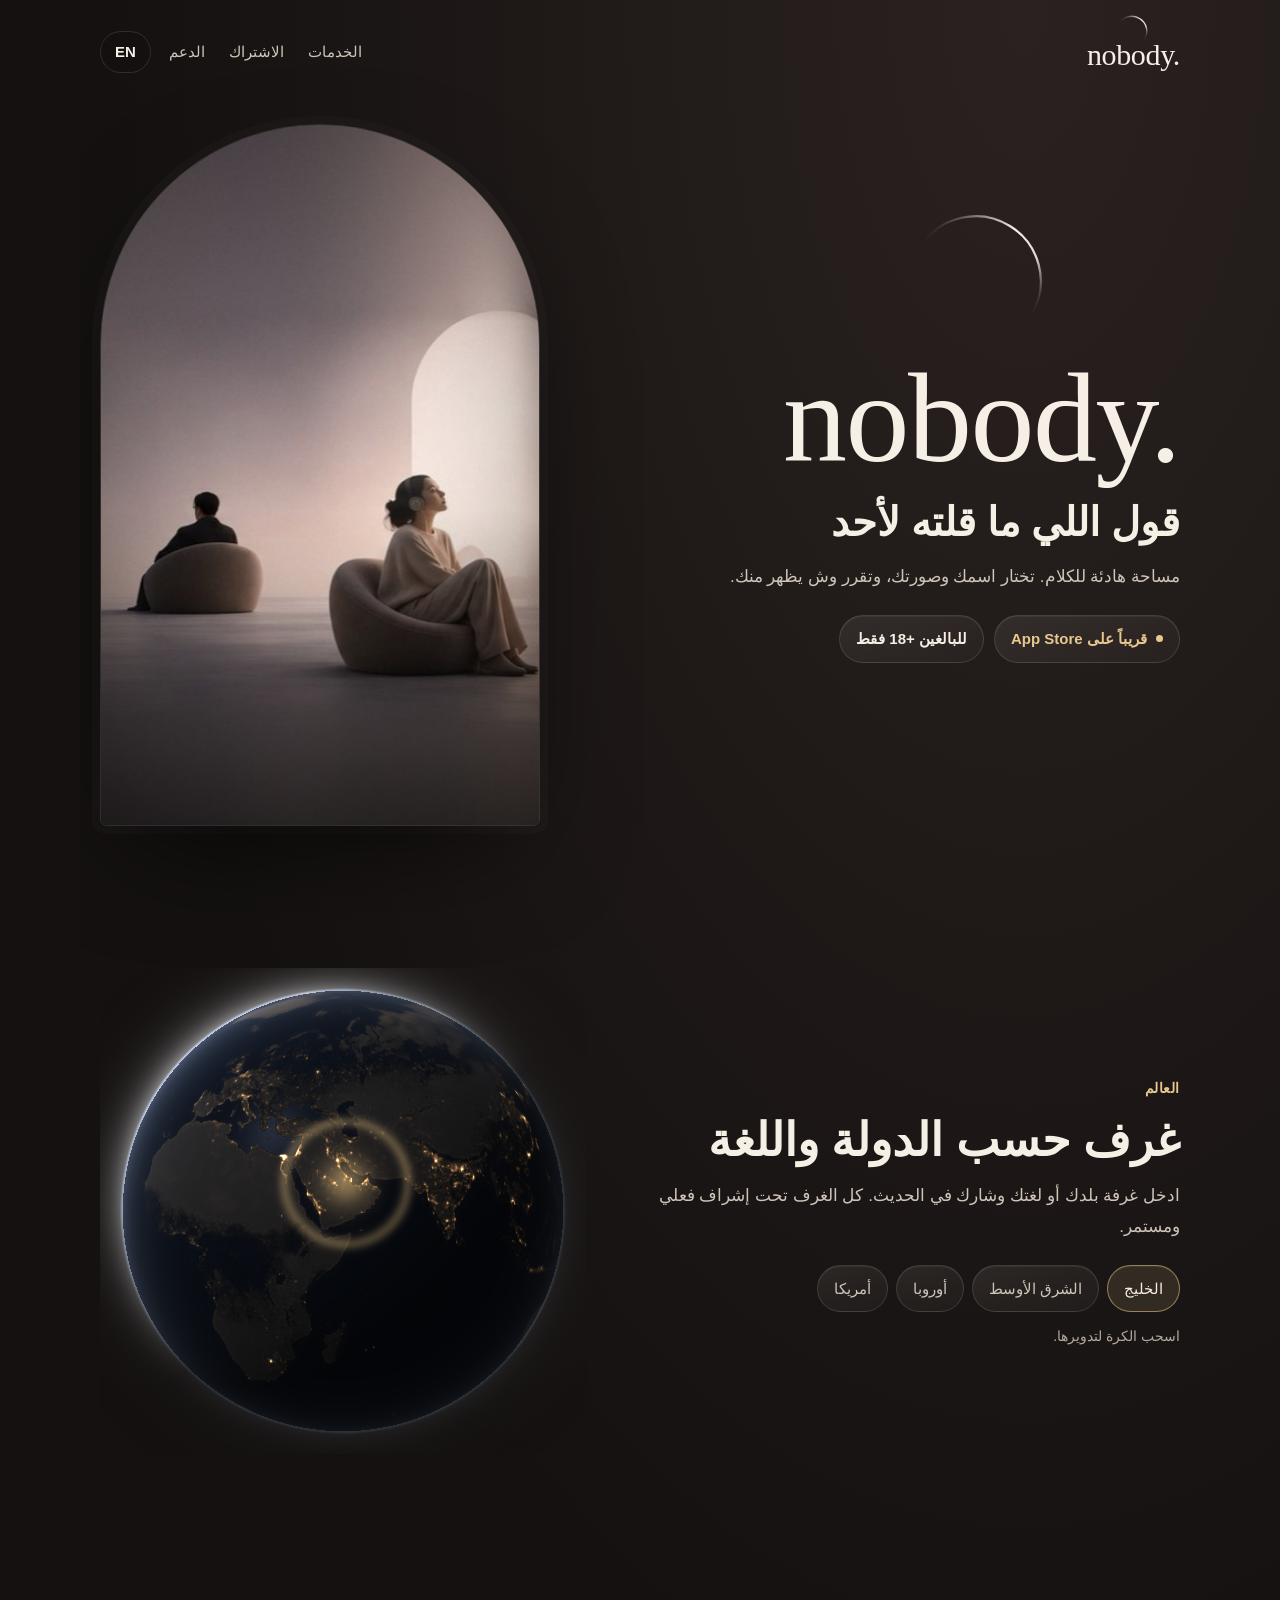
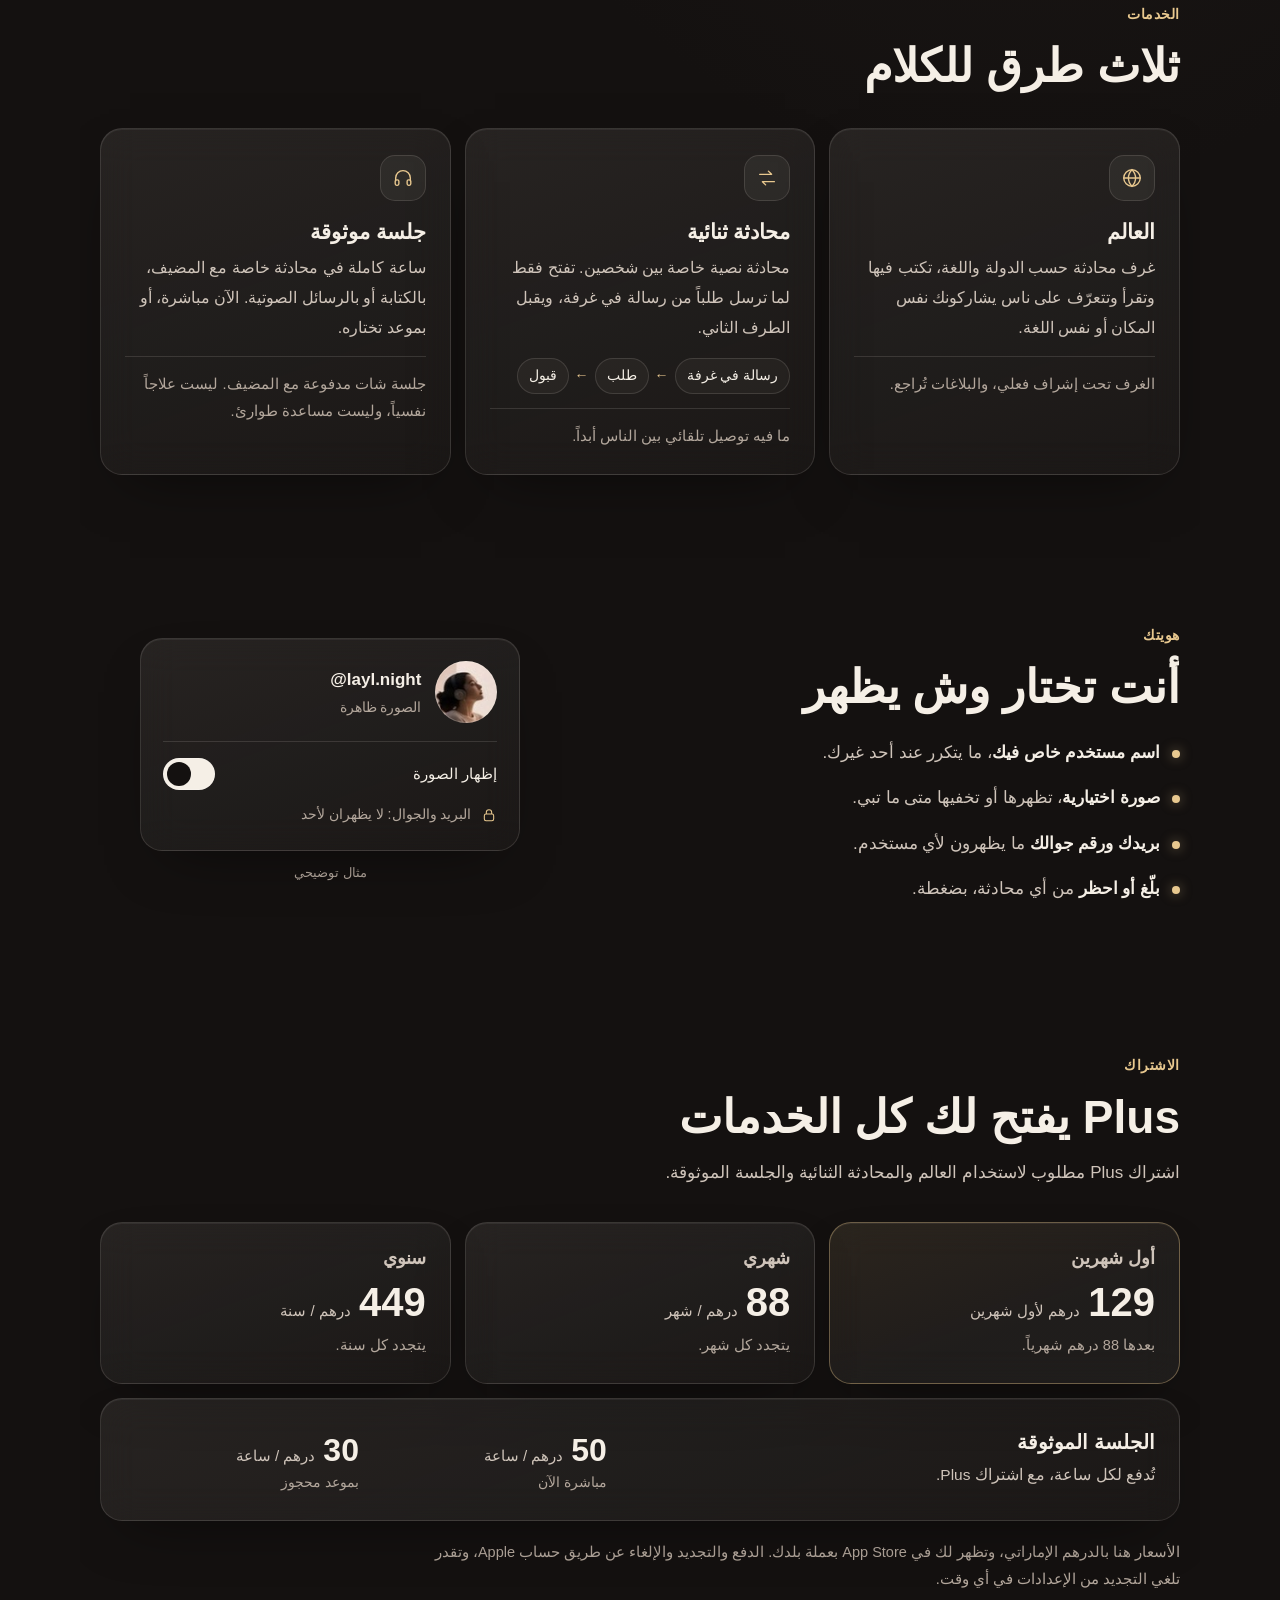
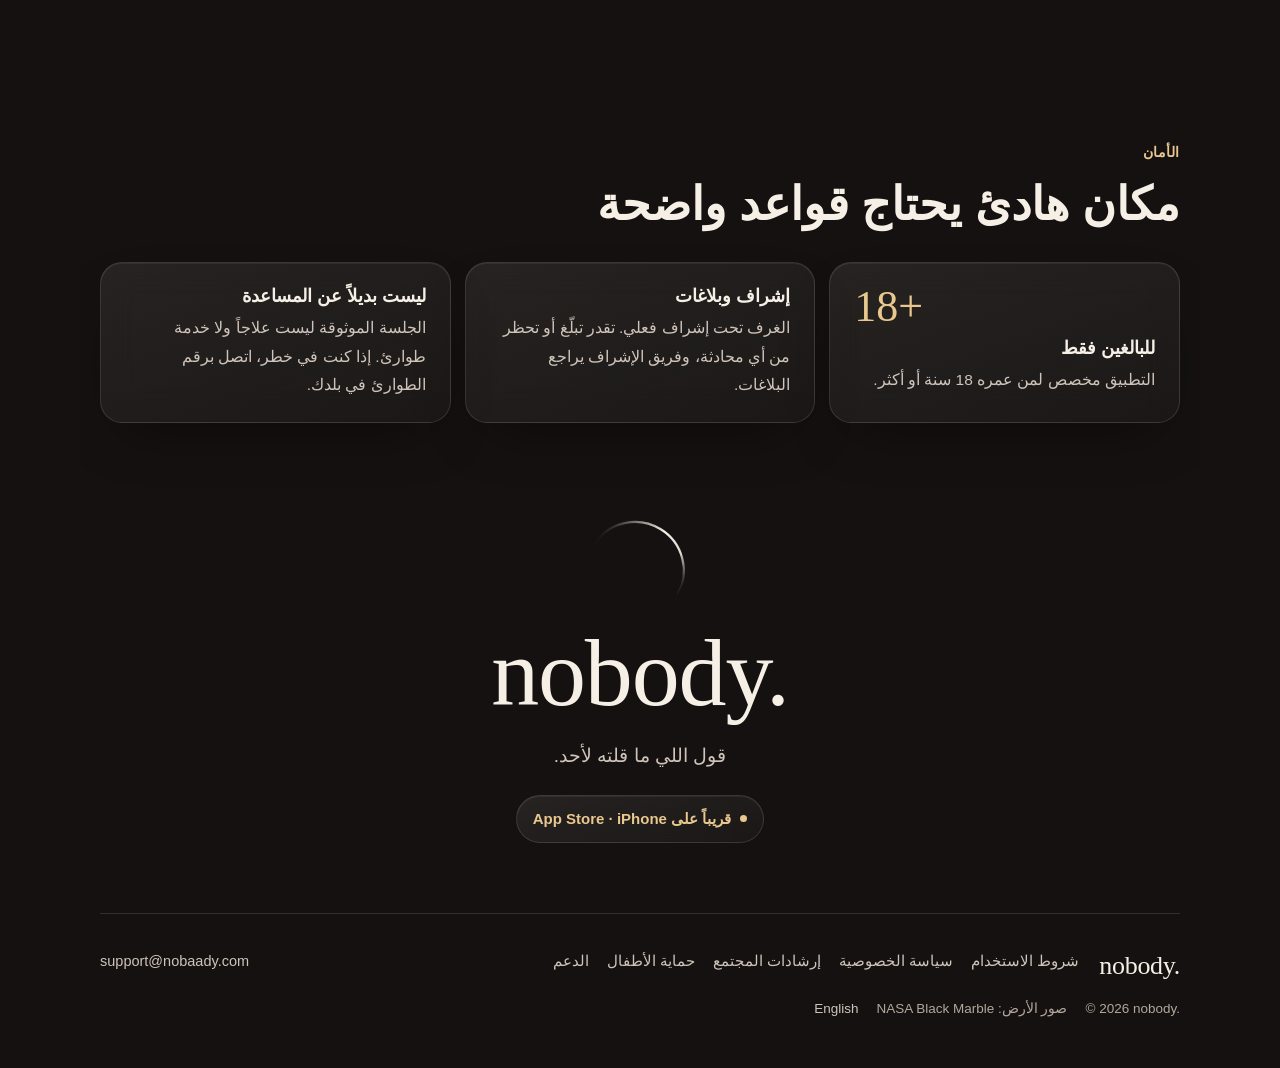
==== commit 9616e53a: "Trusted wording Co-Authored-By: Claude Opus 5.5 <noreply@anthropic.com>" ====
--- a/index.html
+++ b/index.html
@@ -110,7 +110,7 @@
       <span class="icon" aria-hidden="true"><svg viewBox="0 0 24 24" fill="none" stroke="currentColor" stroke-width="1.5" stroke-linecap="round"><path d="M4 15v-3a8 8 0 0 1 16 0v3"/><rect x="3.5" y="14" width="4" height="6" rx="1.6"/><rect x="16.5" y="14" width="4" height="6" rx="1.6"/></svg></span>
       <h3>جلسة موثوقة</h3>
       <p>ساعة كاملة في محادثة خاصة مع المضيف، بالكتابة أو بالرسائل الصوتية. الآن مباشرة، أو بموعد تختاره.</p>
-      <p class="note">جلسة مدفوعة للكلام والاستماع. ليست علاجاً نفسياً، وليست مساعدة طوارئ.</p>
+      <p class="note">جلسة شات مدفوعة مع المضيف. ليست علاجاً نفسياً، وليست مساعدة طوارئ.</p>
     </article>
   </div>
 </section>
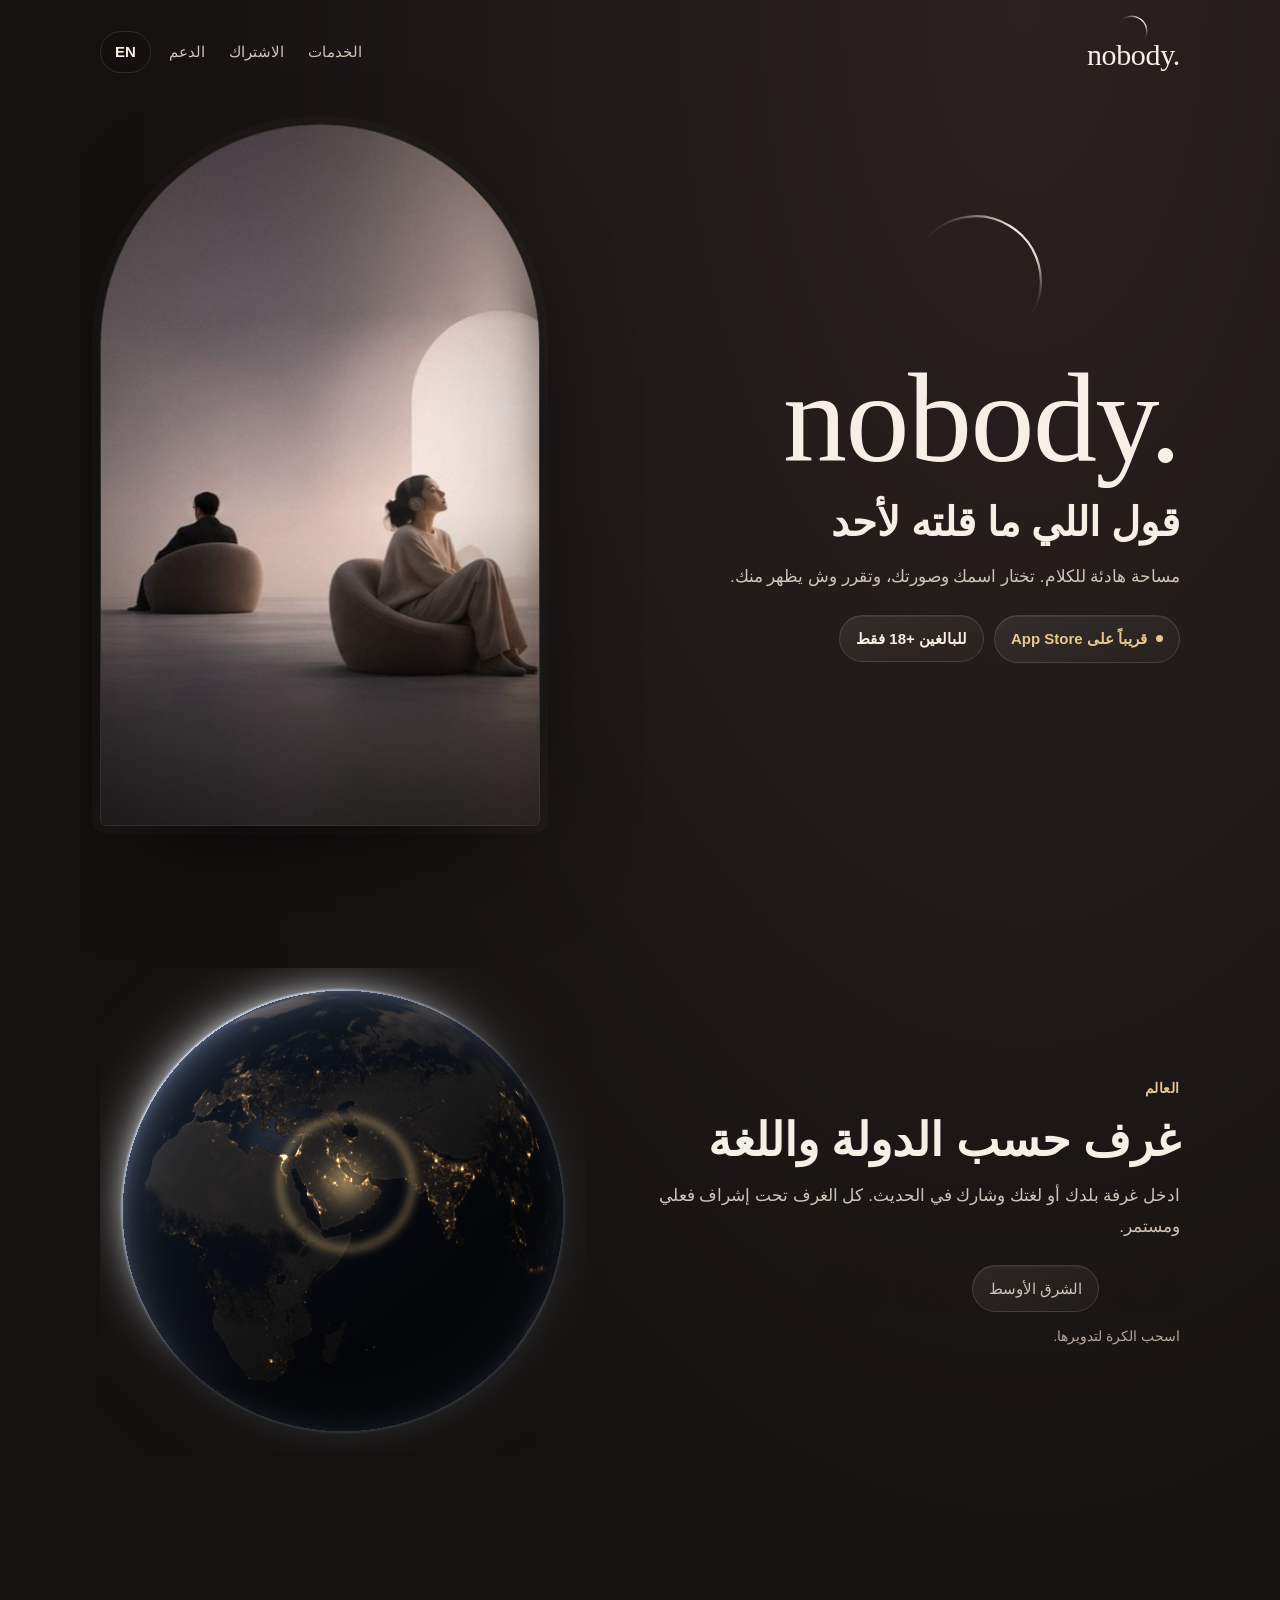
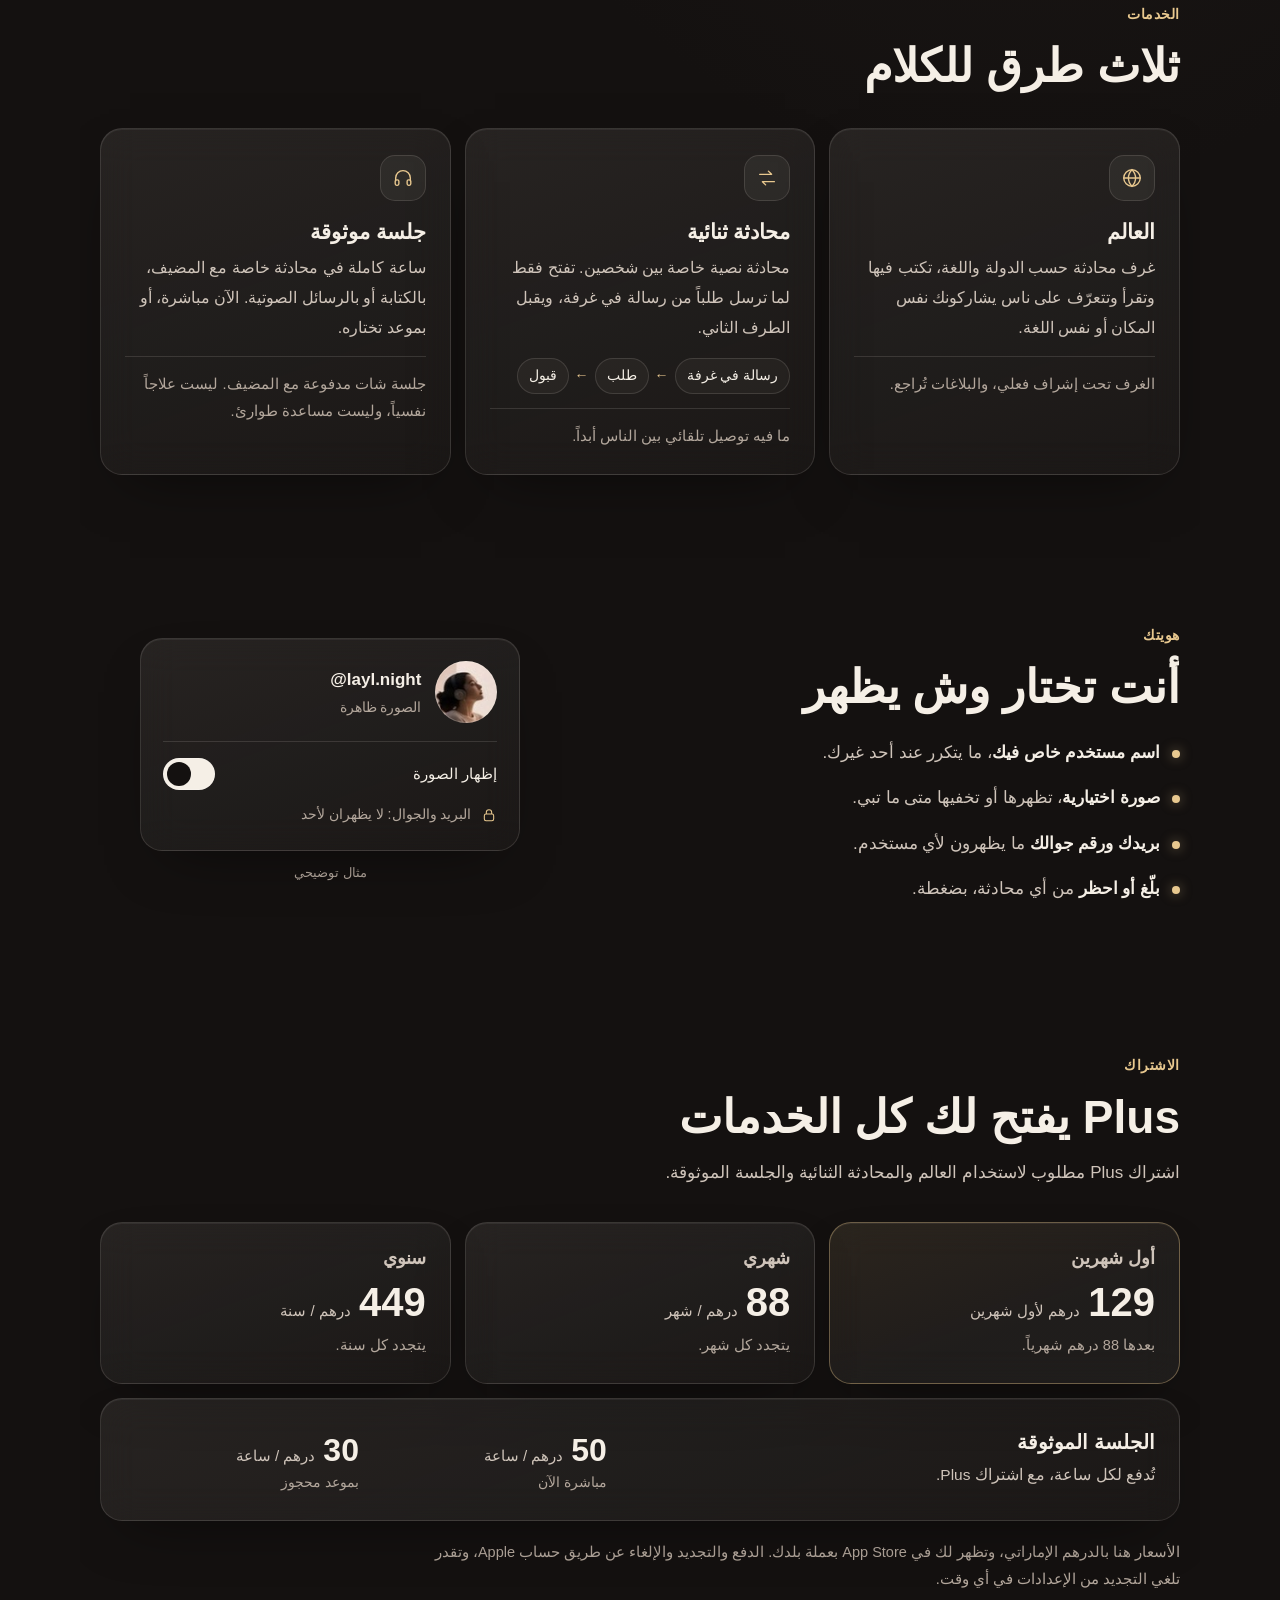
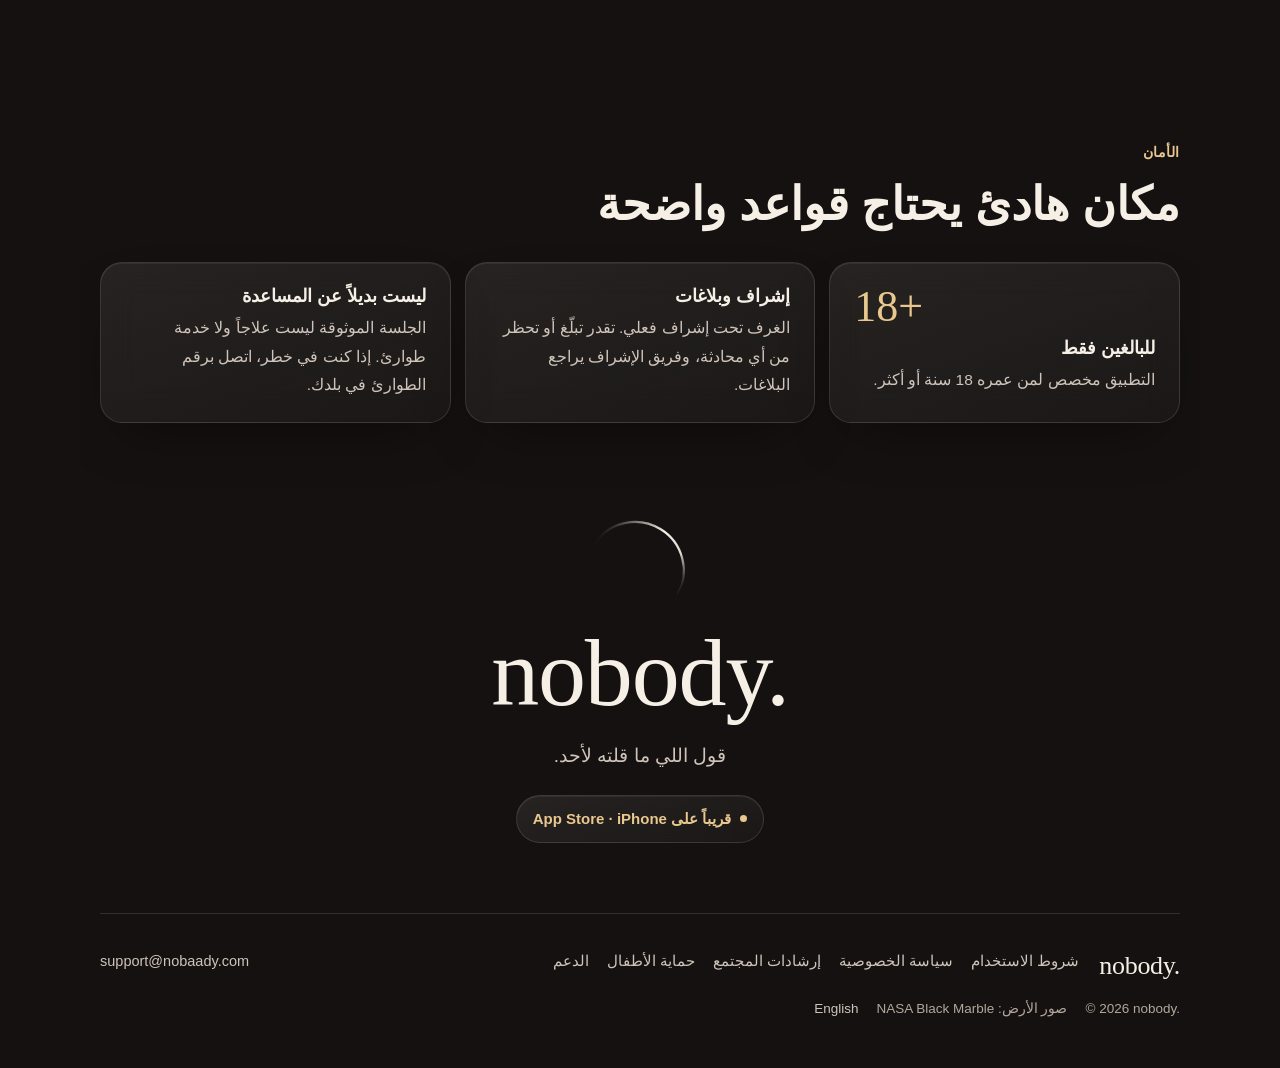
==== commit f5286a45: "Share preview image Co-Authored-By: Claude Opus 5.5 <noreply@anthropic.com>" ====
--- a/index.html
+++ b/index.html
@@ -10,7 +10,13 @@
 <meta property="og:type" content="website">
 <meta property="og:title" content="nobody. | قول اللي ما قلته لأحد">
 <meta property="og:description" content="مساحة هادئة للكلام، وأنت تختار وش يظهر منك. للبالغين 18+. قريباً على App Store.">
-<meta property="og:image" content="https://nobaady.com/img/hero.jpg">
+<meta property="og:image" content="https://nobaady.com/img/share.jpg">
+<meta property="og:image:width" content="1200">
+<meta property="og:image:height" content="630">
+<meta property="og:image:alt" content="nobody. — قول اللي ما قلته لأحد">
+<meta property="og:url" content="https://nobaady.com/">
+<meta name="twitter:card" content="summary_large_image">
+<meta name="twitter:image" content="https://nobaady.com/img/share.jpg">
 <meta property="og:locale" content="ar_AE">
 <link rel="canonical" href="https://nobaady.com/">
 <link rel="alternate" hreflang="ar" href="https://nobaady.com/">
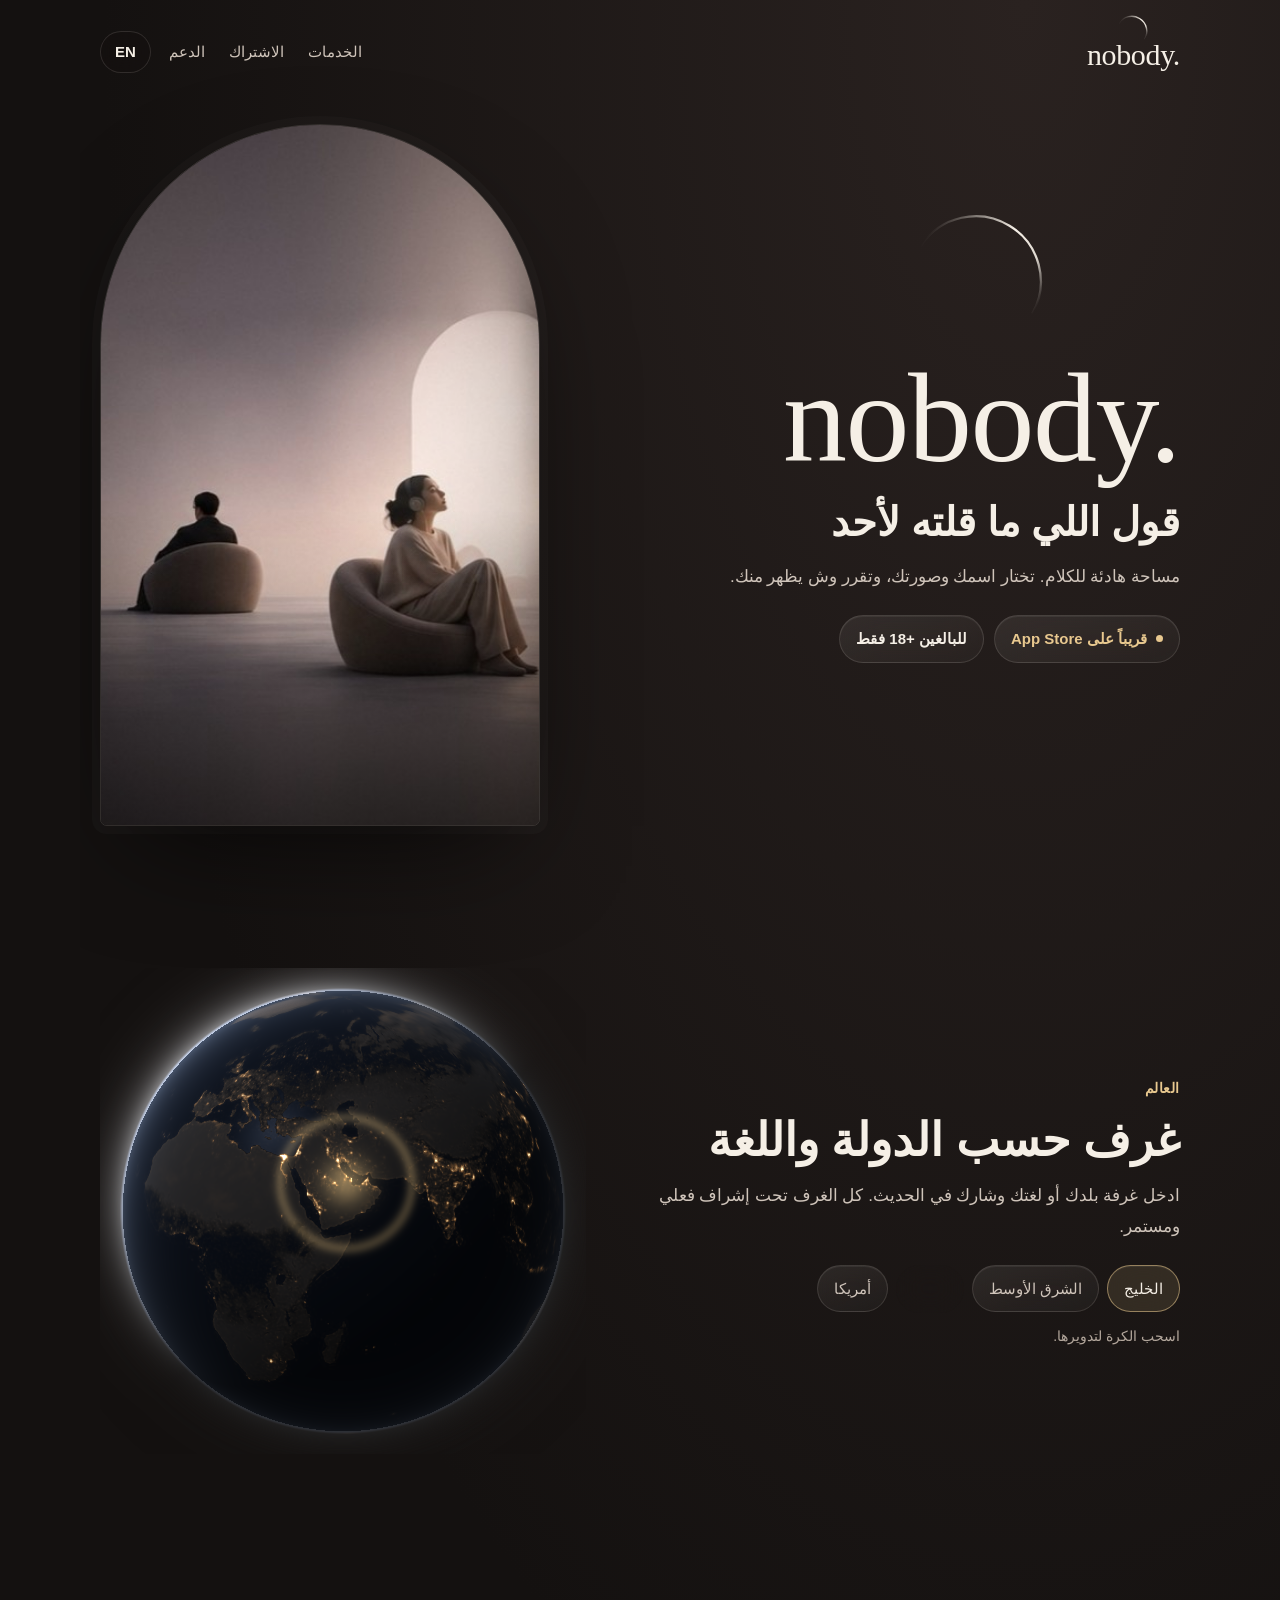
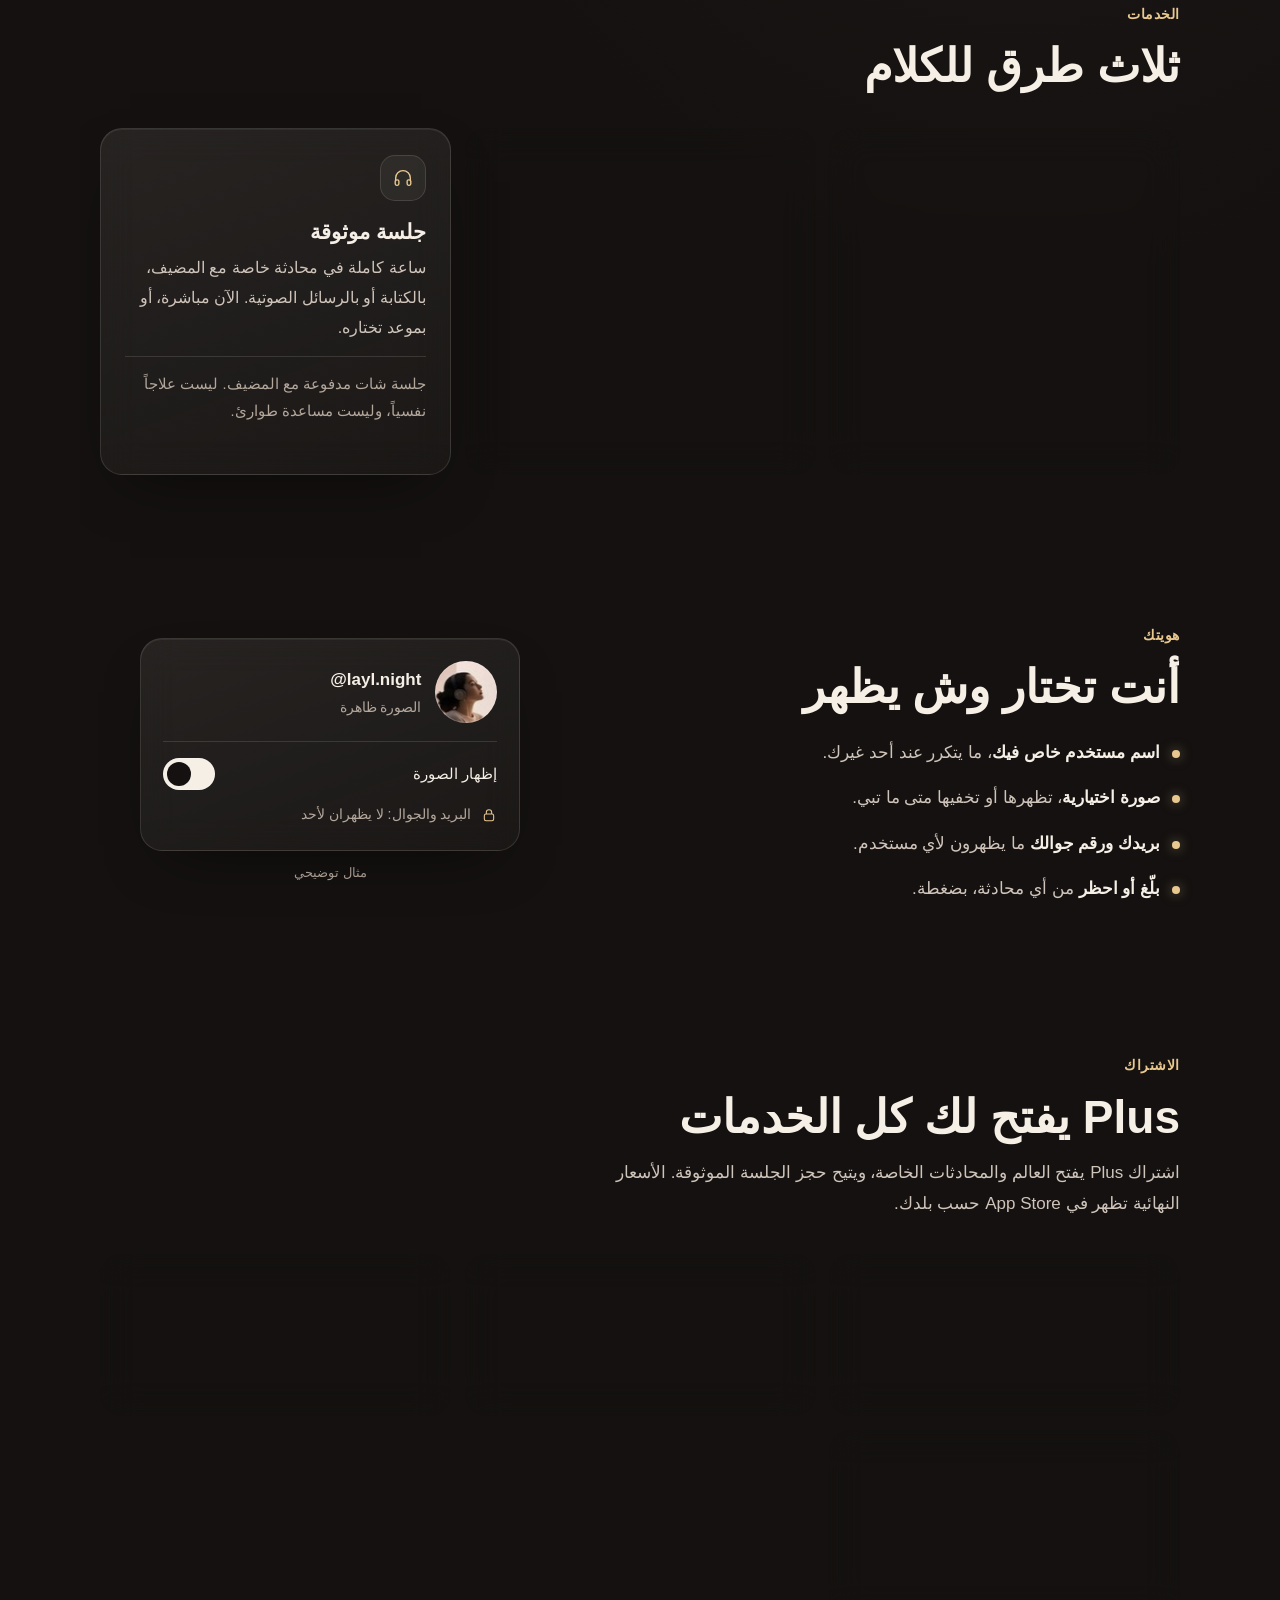
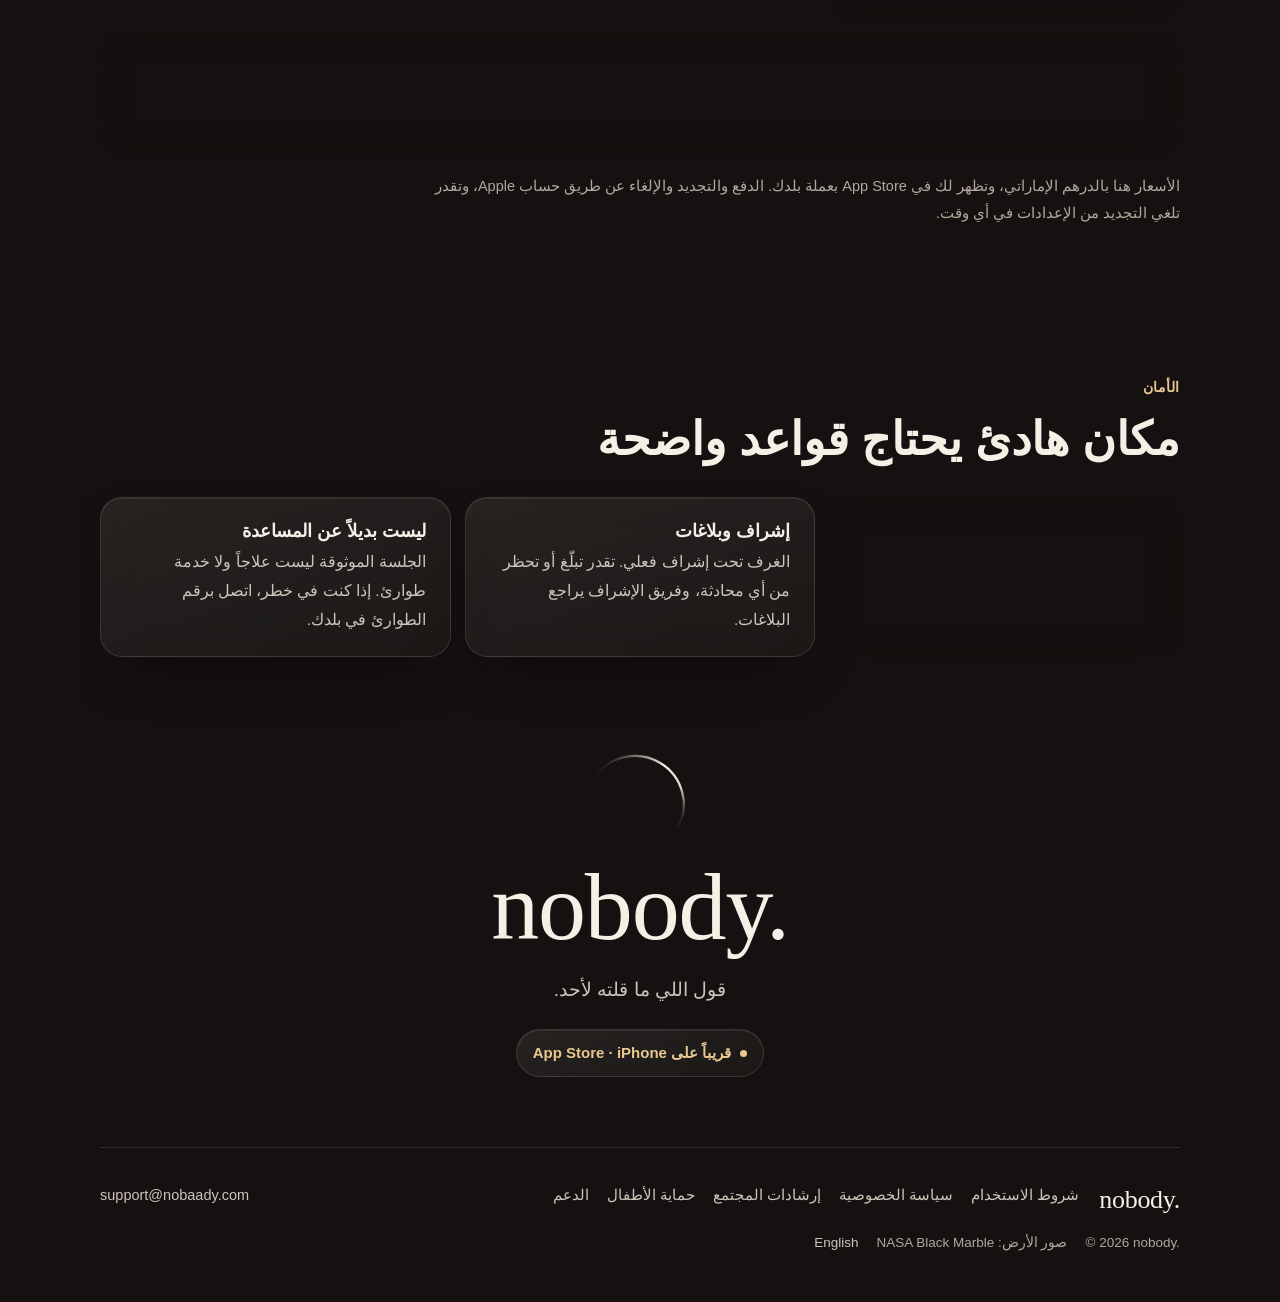
==== commit 65f33486: "Site: private chats wording, Signature plan, legal pages match the app Co-Authored-By: Claude Opus 5" ====
--- a/index.html
+++ b/index.html
@@ -4,7 +4,7 @@
 <meta charset="utf-8">
 <meta name="viewport" content="width=device-width,initial-scale=1,viewport-fit=cover">
 <title>nobody. | قول اللي ما قلته لأحد</title>
-<meta name="description" content="nobody. تطبيق iPhone للبالغين 18+: غرف حسب الدولة واللغة، محادثة ثنائية بالقبول فقط، وجلسة موثوقة مع المضيف. أنت تختار وش يظهر منك. قريباً على App Store.">
+<meta name="description" content="nobody. تطبيق iPhone للبالغين 18+: غرف حسب الدولة واللغة، محادثات خاصة بالقبول فقط، وجلسة موثوقة مع المضيف. أنت تختار وش يظهر منك. قريباً على App Store.">
 <meta name="theme-color" content="#141110">
 <meta name="color-scheme" content="dark">
 <meta property="og:type" content="website">
@@ -105,7 +105,7 @@
     </article>
     <article class="card glass rise d2">
       <span class="icon" aria-hidden="true"><svg viewBox="0 0 24 24" fill="none" stroke="currentColor" stroke-width="1.5" stroke-linecap="round" stroke-linejoin="round"><path d="M4 8h13l-3.5-3.5M20 16H7l3.5 3.5"/></svg></span>
-      <h3>محادثة ثنائية</h3>
+      <h3>محادثات خاصة</h3>
       <p>محادثة نصية خاصة بين شخصين. تفتح فقط لما ترسل طلباً من رسالة في غرفة، ويقبل الطرف الثاني.</p>
       <ol class="flow" aria-label="كيف تبدأ">
         <li>رسالة في غرفة</li><li class="to" aria-hidden="true">←</li><li>طلب</li><li class="to" aria-hidden="true">←</li><li>قبول</li>
@@ -154,7 +154,7 @@
   <div class="rise">
     <span class="kicker">الاشتراك</span>
     <h2 class="h2" id="t-plans">Plus يفتح لك كل الخدمات</h2>
-    <p class="sub">اشتراك Plus مطلوب لاستخدام العالم والمحادثة الثنائية والجلسة الموثوقة.</p>
+    <p class="sub">اشتراك Plus يفتح العالم والمحادثات الخاصة، ويتيح حجز الجلسة الموثوقة. الأسعار النهائية تظهر في App Store حسب بلدك.</p>
   </div>
   <div class="plans">
     <div class="plan glass first rise d1">
@@ -171,6 +171,11 @@
       <h3>سنوي</h3>
       <div class="price"><b>449</b><span>درهم / سنة</span></div>
       <p>يتجدد كل سنة.</p>
+    </div>
+    <div class="plan glass rise d3">
+      <h3>Signature</h3>
+      <div class="price"><b>149</b><span>درهم / شهر</span></div>
+      <p>أو 1,200 درهم سنوياً مع جلستين موثوقتين. كل Plus، وشعار جنب اسمك، واسمك بالذهبي.</p>
     </div>
   </div>
   <div class="trusted glass rise">
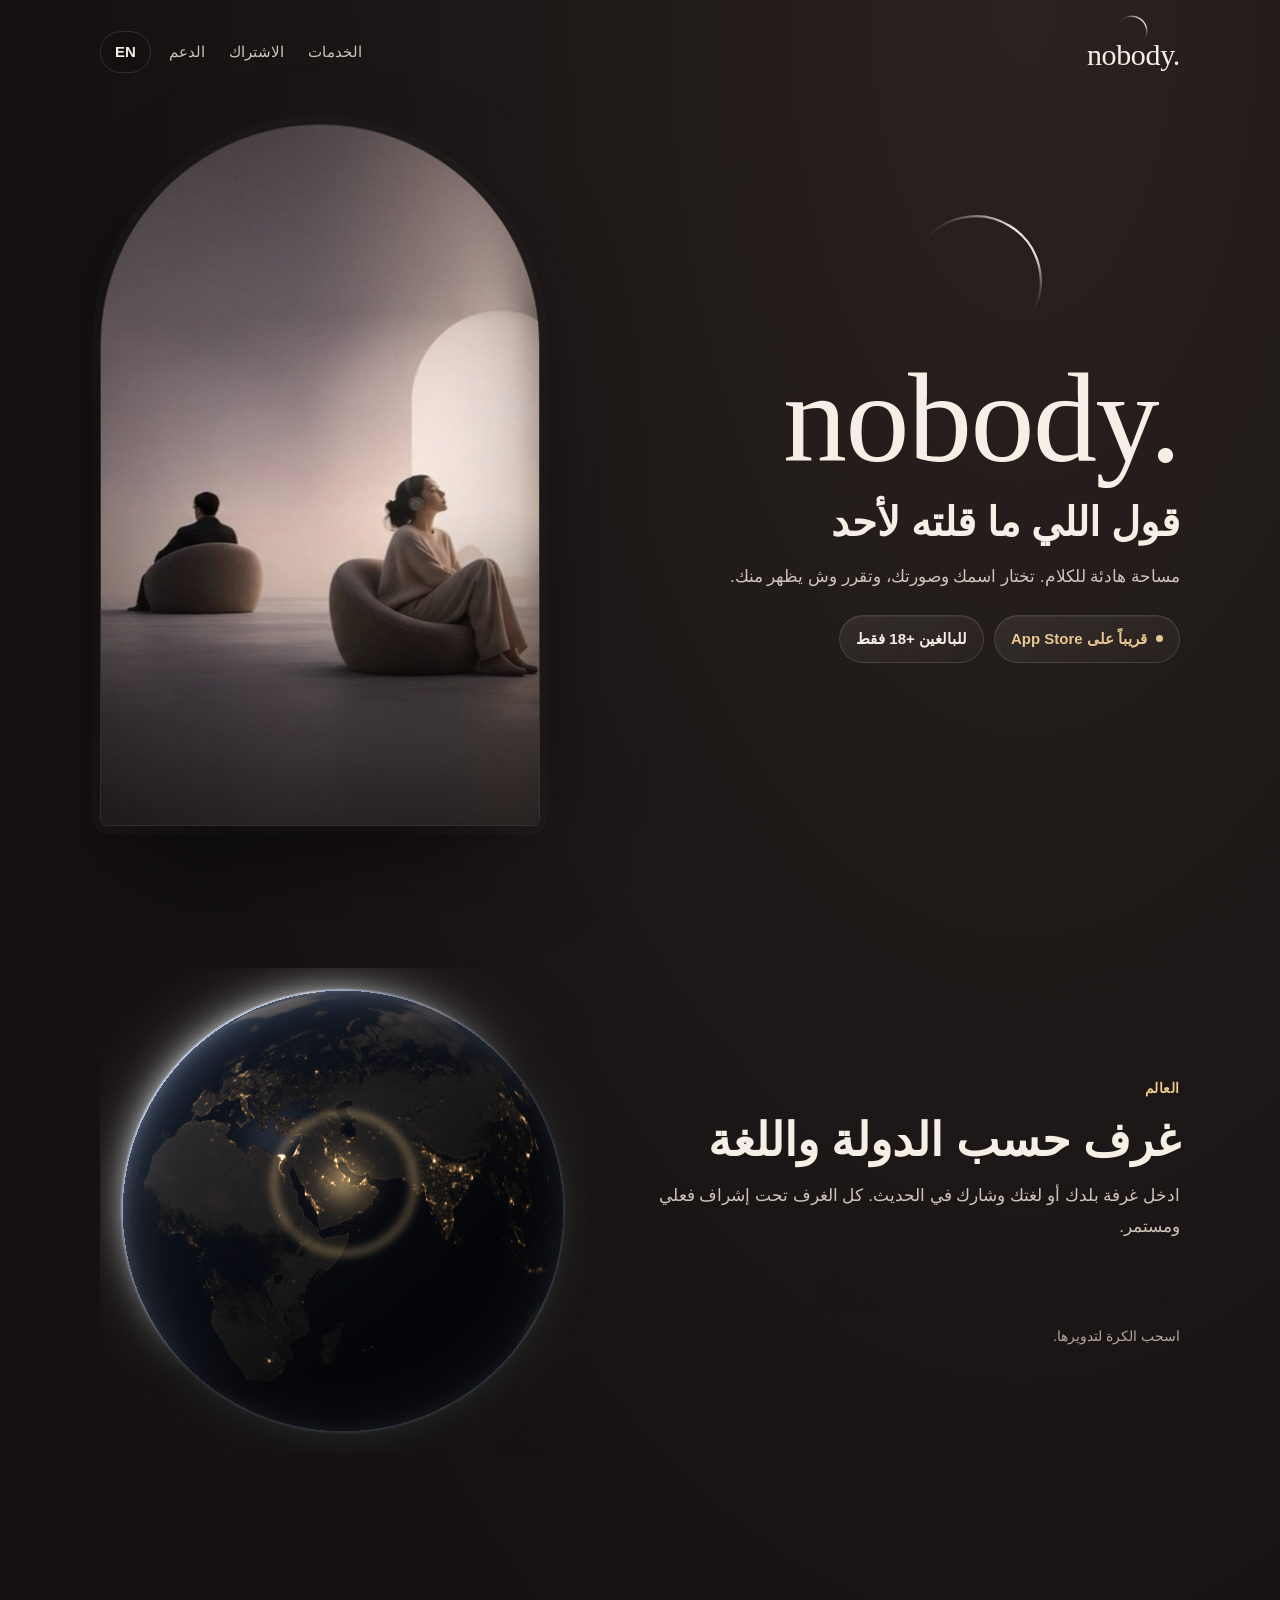
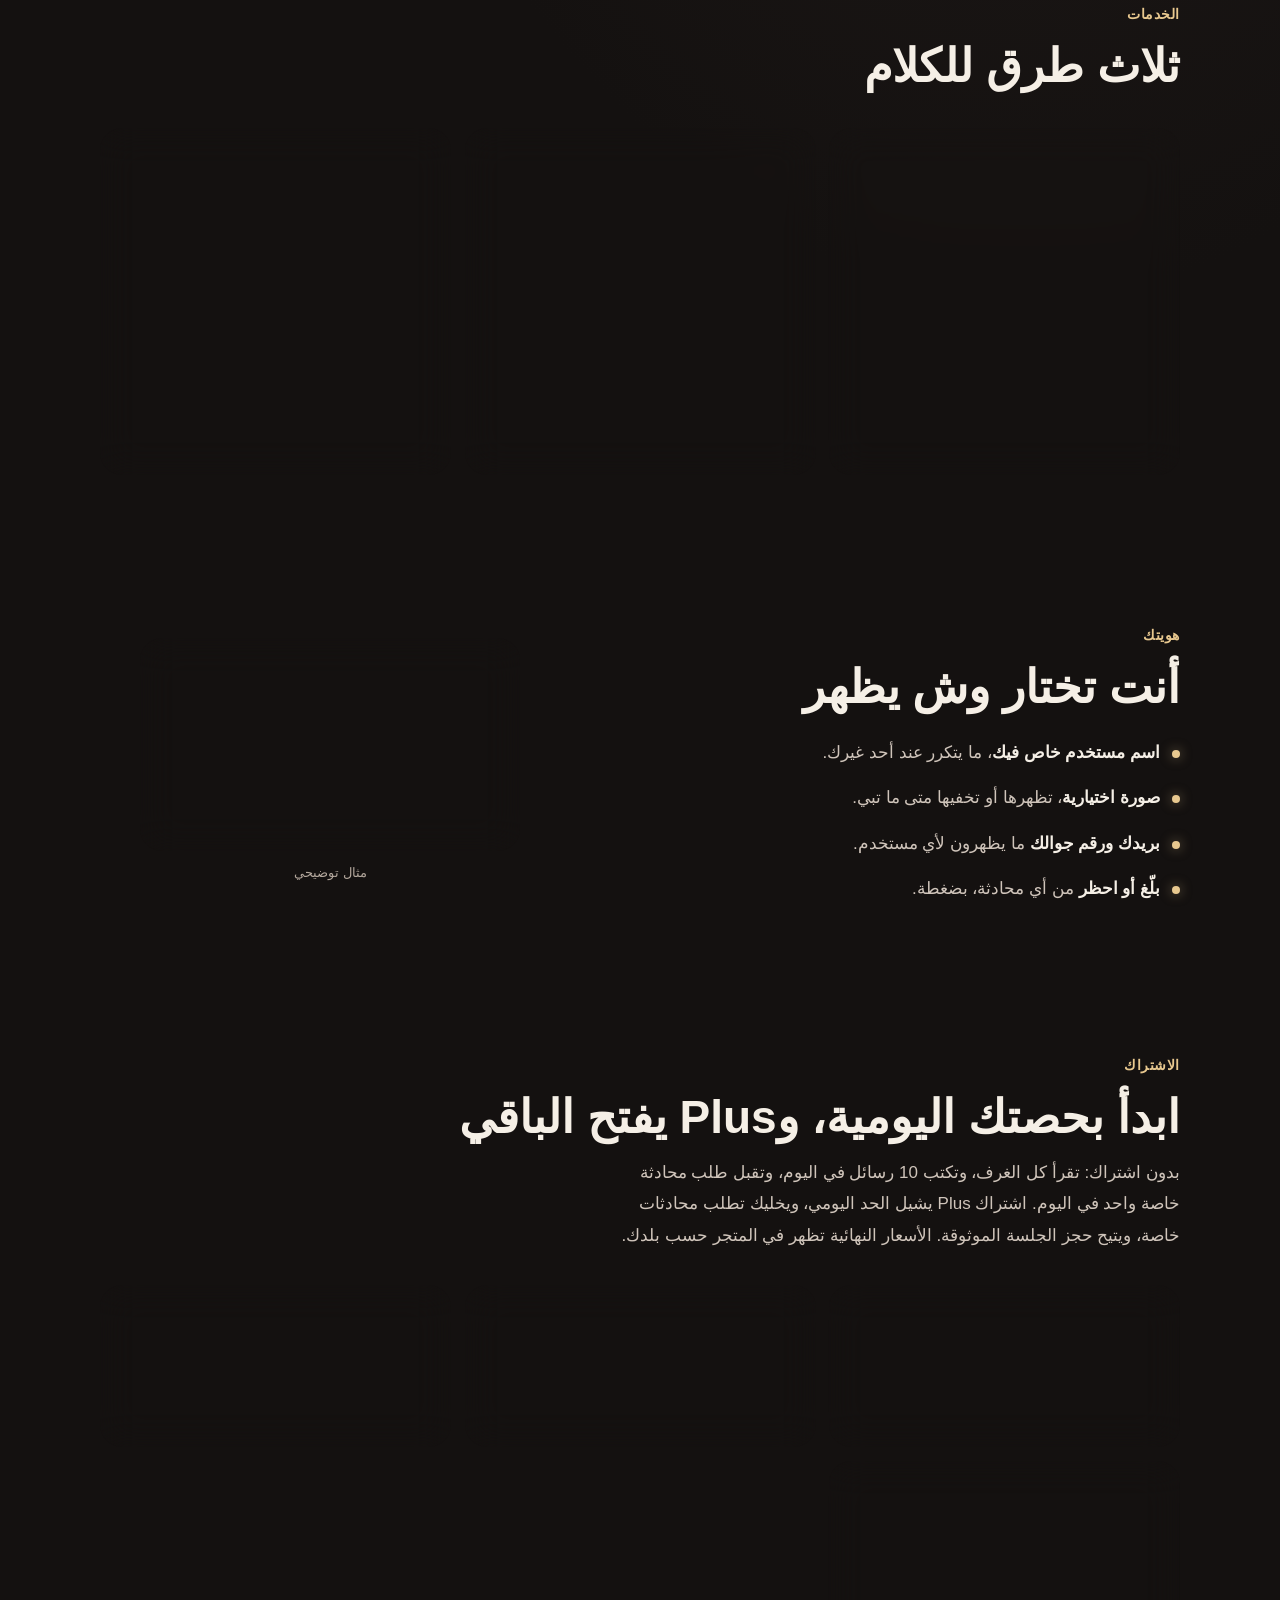
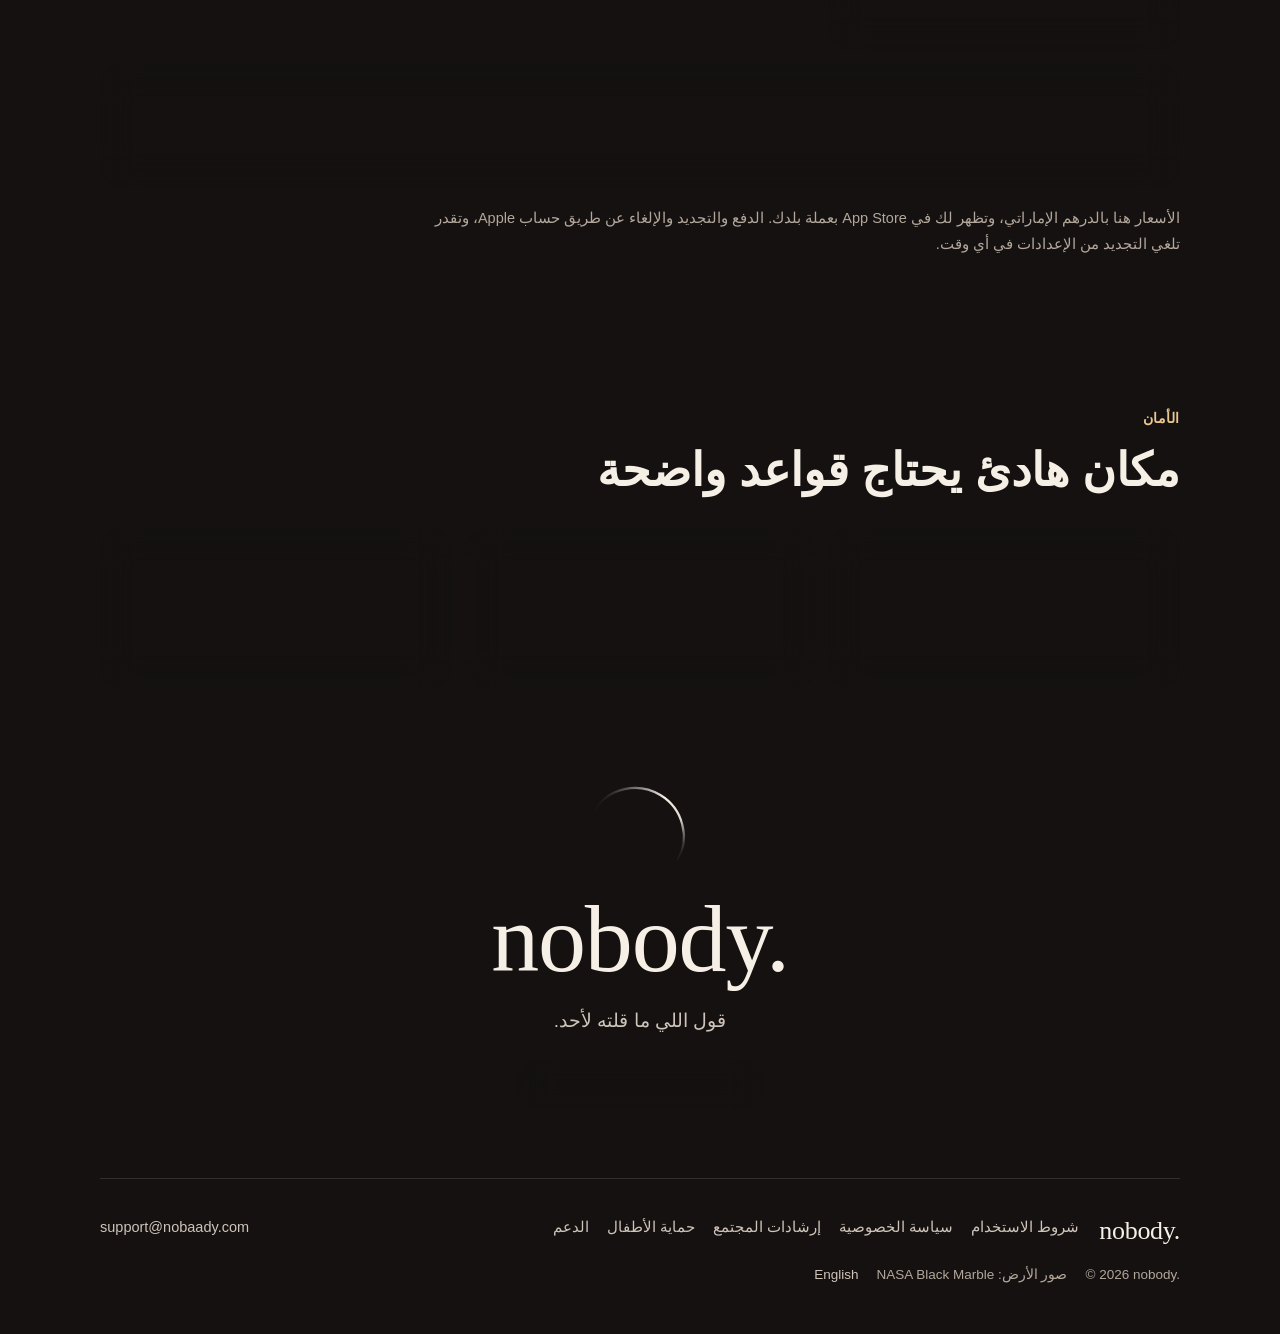
==== commit 7bfa91e7: "Daily allowance without Plus: terms, privacy and pricing text 10 room messages a day and one accepte" ====
--- a/index.html
+++ b/index.html
@@ -153,8 +153,8 @@
 <section class="sec" id="plans" aria-labelledby="t-plans">
   <div class="rise">
     <span class="kicker">الاشتراك</span>
-    <h2 class="h2" id="t-plans">Plus يفتح لك كل الخدمات</h2>
-    <p class="sub">اشتراك Plus يفتح العالم والمحادثات الخاصة، ويتيح حجز الجلسة الموثوقة. الأسعار النهائية تظهر في App Store حسب بلدك.</p>
+    <h2 class="h2" id="t-plans">ابدأ بحصتك اليومية، وPlus يفتح الباقي</h2>
+    <p class="sub">بدون اشتراك: تقرأ كل الغرف، وتكتب 10 رسائل في اليوم، وتقبل طلب محادثة خاصة واحد في اليوم. اشتراك Plus يشيل الحد اليومي، ويخليك تطلب محادثات خاصة، ويتيح حجز الجلسة الموثوقة. الأسعار النهائية تظهر في المتجر حسب بلدك.</p>
   </div>
   <div class="plans">
     <div class="plan glass first rise d1">
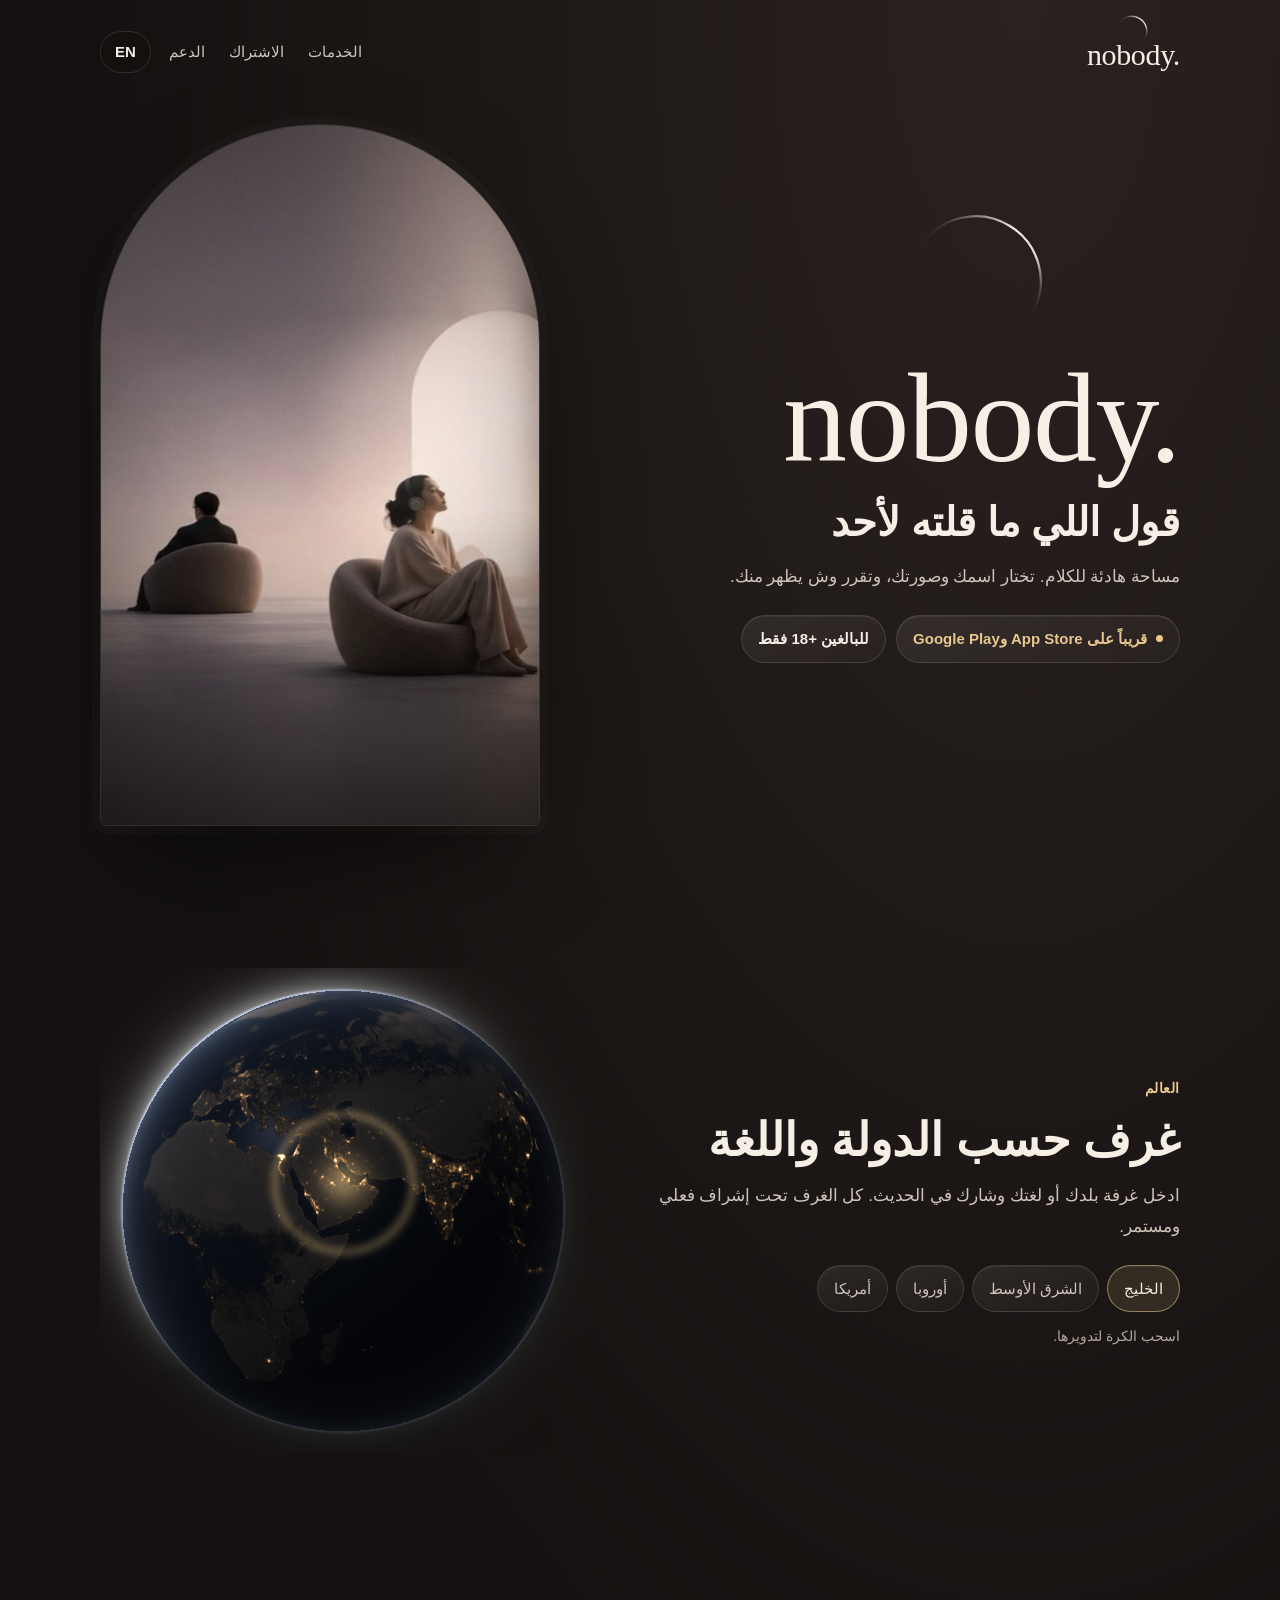
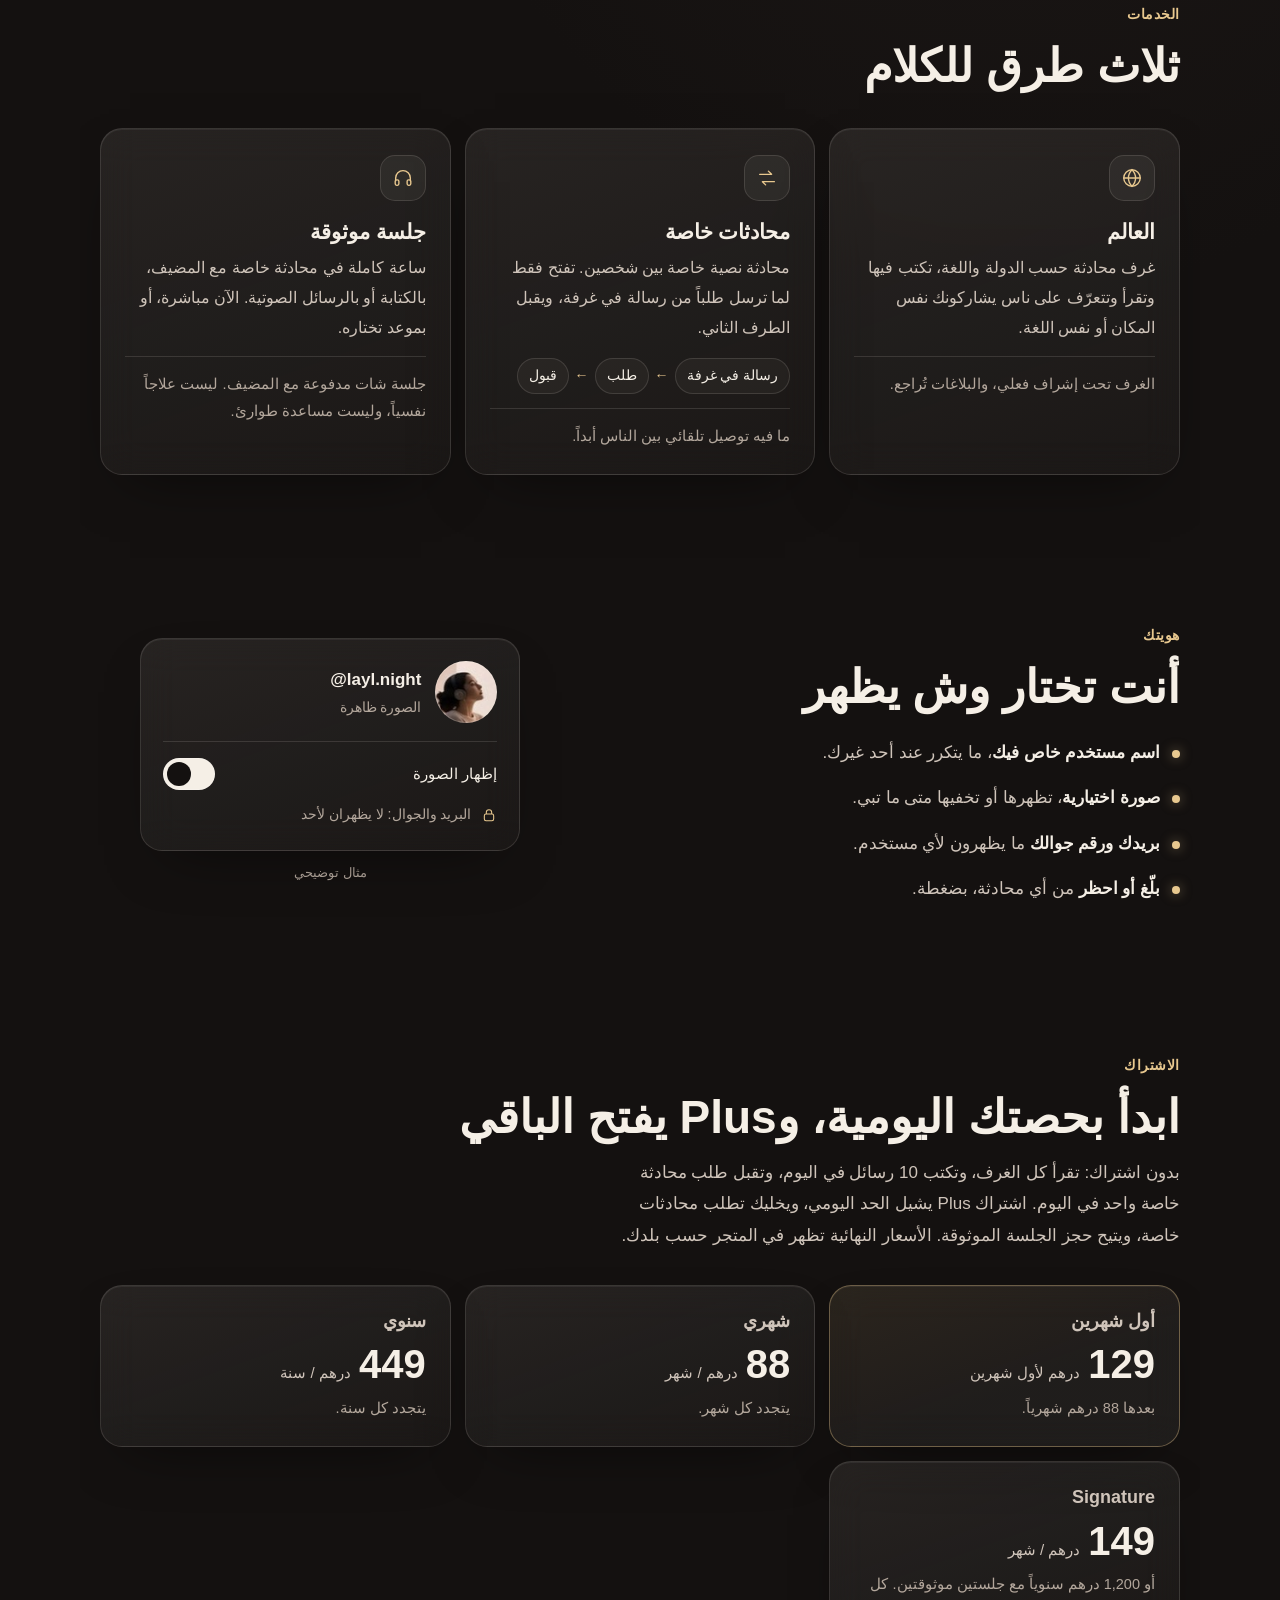
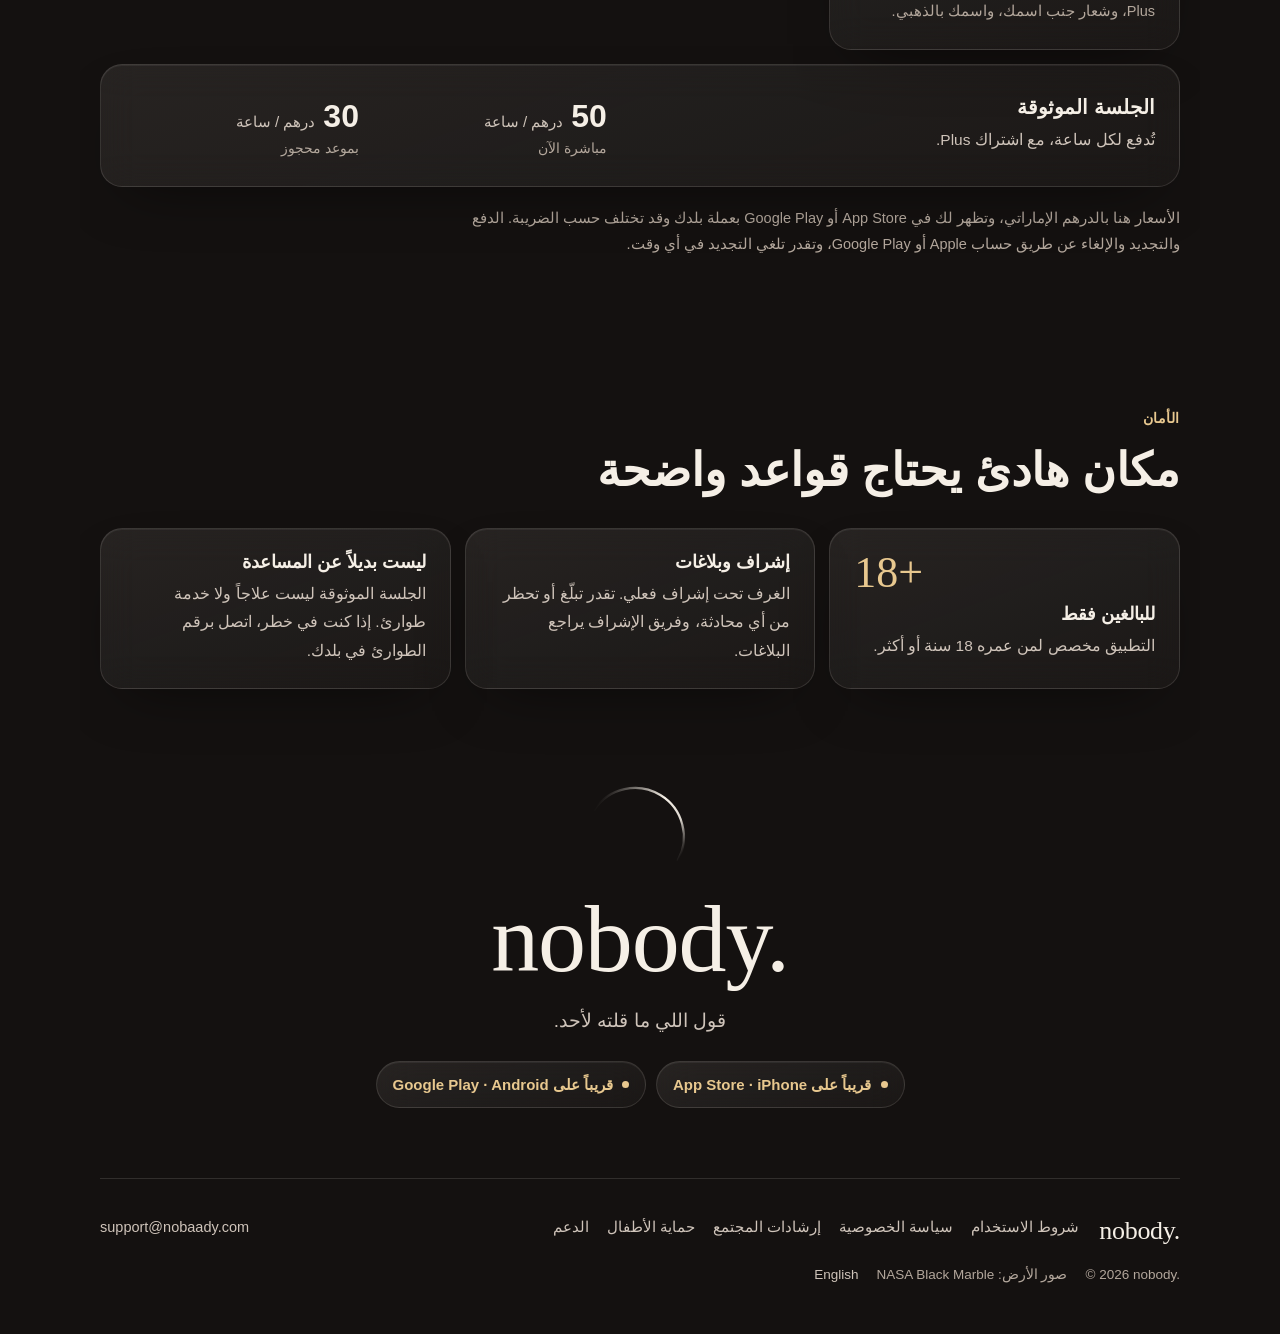
==== commit ecdaa5bc: "Home pages: Google Play and Android beside the App Store Co-Authored-By: Claude Fable 5.2 <noreply@a" ====
--- a/index.html
+++ b/index.html
@@ -4,12 +4,12 @@
 <meta charset="utf-8">
 <meta name="viewport" content="width=device-width,initial-scale=1,viewport-fit=cover">
 <title>nobody. | قول اللي ما قلته لأحد</title>
-<meta name="description" content="nobody. تطبيق iPhone للبالغين 18+: غرف حسب الدولة واللغة، محادثات خاصة بالقبول فقط، وجلسة موثوقة مع المضيف. أنت تختار وش يظهر منك. قريباً على App Store.">
+<meta name="description" content="nobody. تطبيق iPhone وAndroid للبالغين 18+: غرف حسب الدولة واللغة، محادثات خاصة بالقبول فقط، وجلسة موثوقة مع المضيف. أنت تختار وش يظهر منك. قريباً على App Store وGoogle Play.">
 <meta name="theme-color" content="#141110">
 <meta name="color-scheme" content="dark">
 <meta property="og:type" content="website">
 <meta property="og:title" content="nobody. | قول اللي ما قلته لأحد">
-<meta property="og:description" content="مساحة هادئة للكلام، وأنت تختار وش يظهر منك. للبالغين 18+. قريباً على App Store.">
+<meta property="og:description" content="مساحة هادئة للكلام، وأنت تختار وش يظهر منك. للبالغين 18+. قريباً على App Store وGoogle Play.">
 <meta property="og:image" content="https://nobaady.com/img/share.jpg">
 <meta property="og:image:width" content="1200">
 <meta property="og:image:height" content="630">
@@ -64,7 +64,7 @@
     <p class="tagline">قول اللي ما قلته لأحد</p>
     <p class="lede">مساحة هادئة للكلام. تختار اسمك وصورتك، وتقرر وش يظهر منك.</p>
     <div class="pills">
-      <span class="pill glass gold"><span class="dot" aria-hidden="true"></span>قريباً على App Store</span>
+      <span class="pill glass gold"><span class="dot" aria-hidden="true"></span>قريباً على App Store وGoogle Play</span>
       <span class="pill glass"><span>للبالغين <bdi dir="ltr">18+</bdi> فقط</span></span>
     </div>
   </div>
@@ -188,7 +188,7 @@
       <div><div class="price"><b>30</b><span>درهم / ساعة</span></div><p>بموعد محجوز</p></div>
     </div>
   </div>
-  <p class="fine rise">الأسعار هنا بالدرهم الإماراتي، وتظهر لك في App Store بعملة بلدك. الدفع والتجديد والإلغاء عن طريق حساب Apple، وتقدر تلغي التجديد من الإعدادات في أي وقت.</p>
+  <p class="fine rise">الأسعار هنا بالدرهم الإماراتي، وتظهر لك في App Store أو Google Play بعملة بلدك وقد تختلف حسب الضريبة. الدفع والتجديد والإلغاء عن طريق حساب Apple أو Google Play، وتقدر تلغي التجديد في أي وقت.</p>
 </section>
 
 <section class="sec" id="safety" aria-labelledby="t-safety">
@@ -206,7 +206,7 @@
 <section class="closing rise" aria-labelledby="t-close">
   <h2 id="t-close"><span class="mark">nobody.<svg class="arc" viewBox="0 0 100 100" aria-hidden="true"><path pathLength="100" stroke="url(#arcg)" d="M9.3 22.7A49 49 0 0 1 93 73.5"/></svg></span></h2>
   <p>قول اللي ما قلته لأحد.</p>
-  <div class="pills"><span class="pill glass gold"><span class="dot" aria-hidden="true"></span>قريباً على App Store · iPhone</span></div>
+  <div class="pills"><span class="pill glass gold"><span class="dot" aria-hidden="true"></span>قريباً على App Store · iPhone</span><span class="pill glass gold"><span class="dot" aria-hidden="true"></span>قريباً على Google Play · Android</span></div>
 </section>
 </main>
 
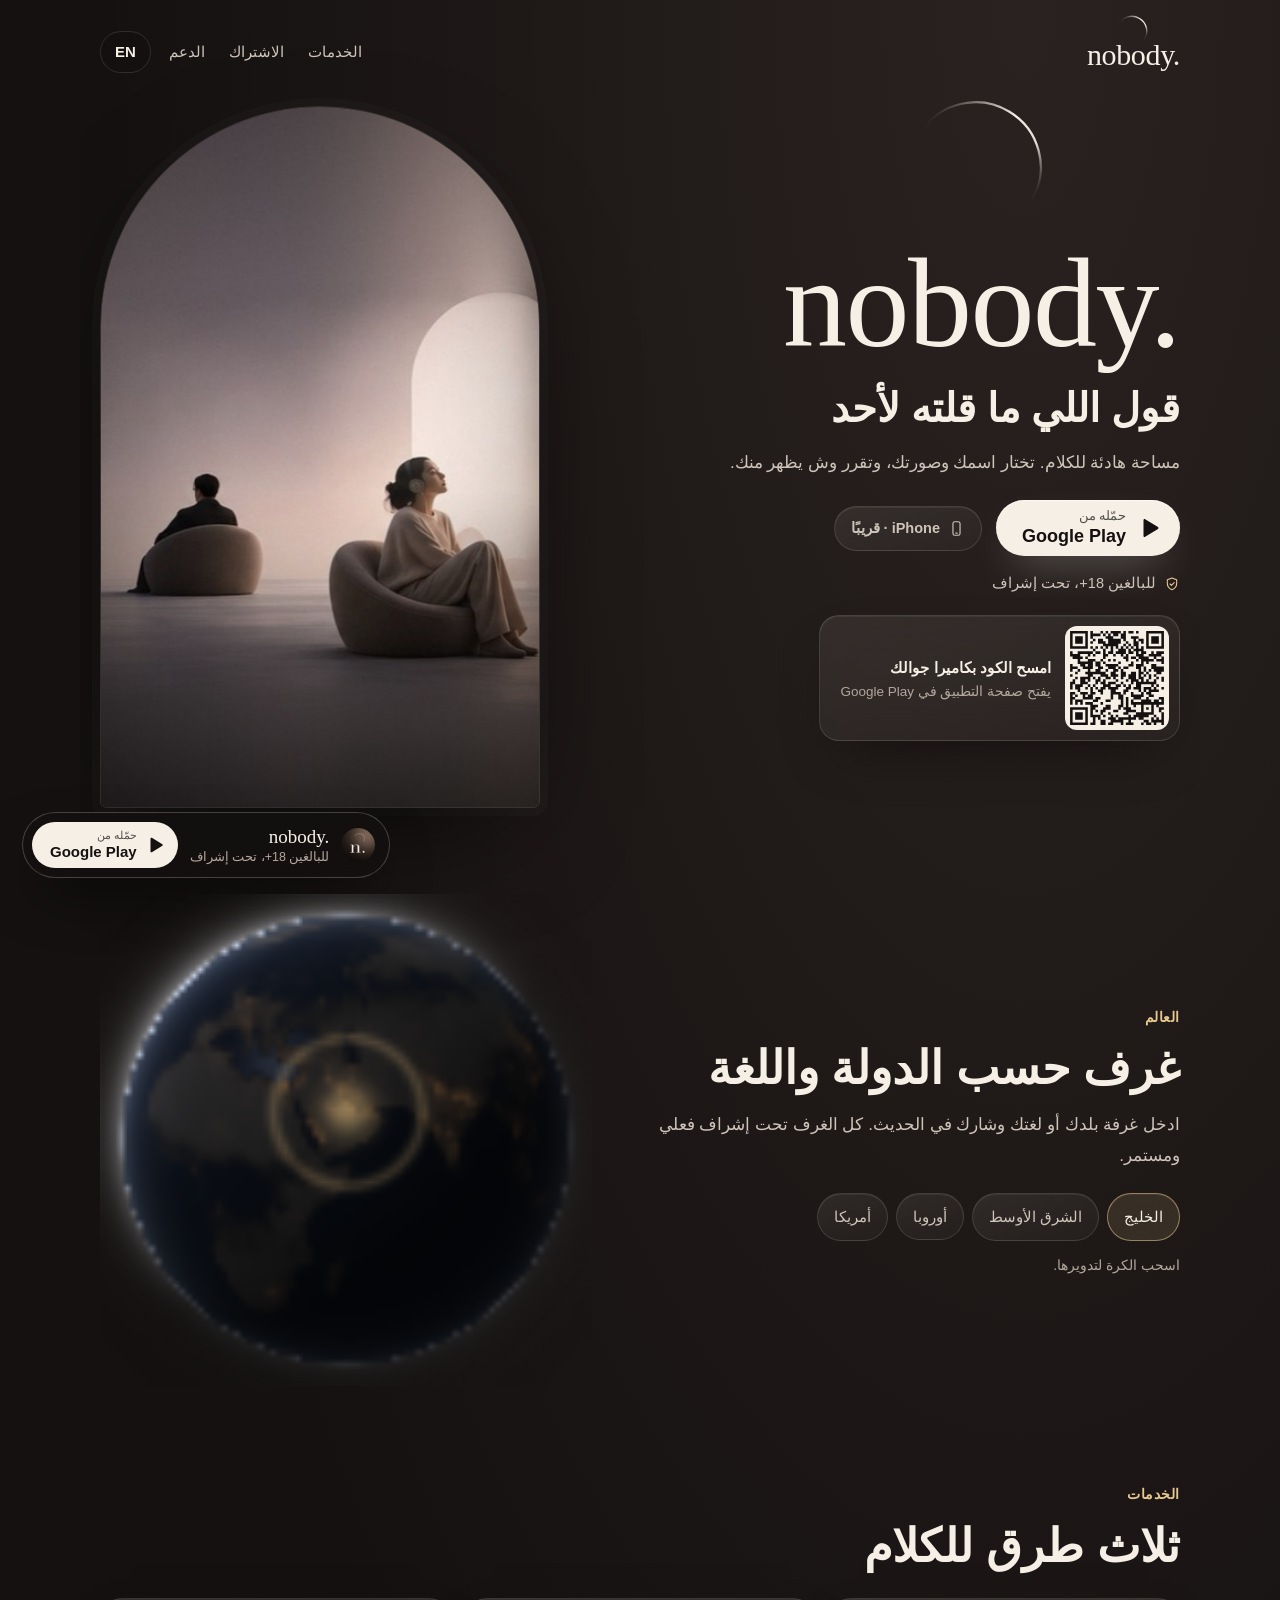
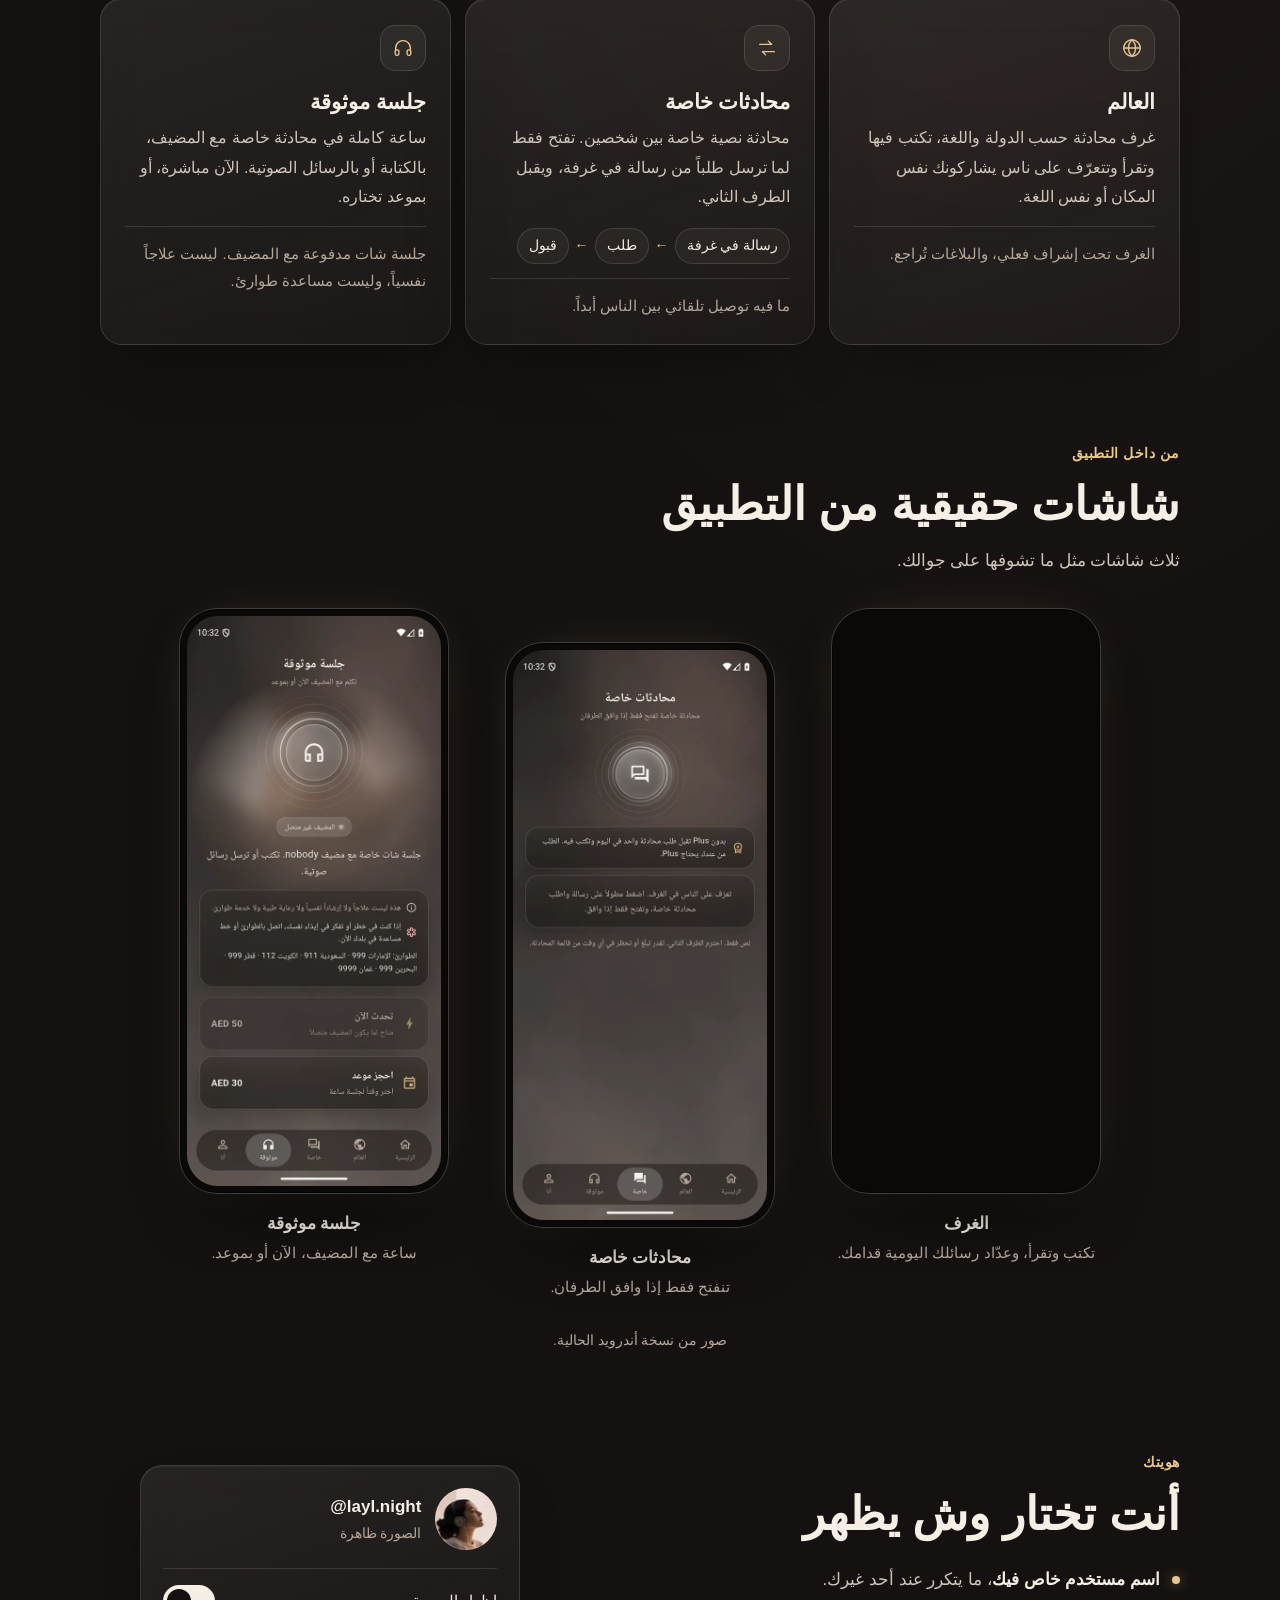
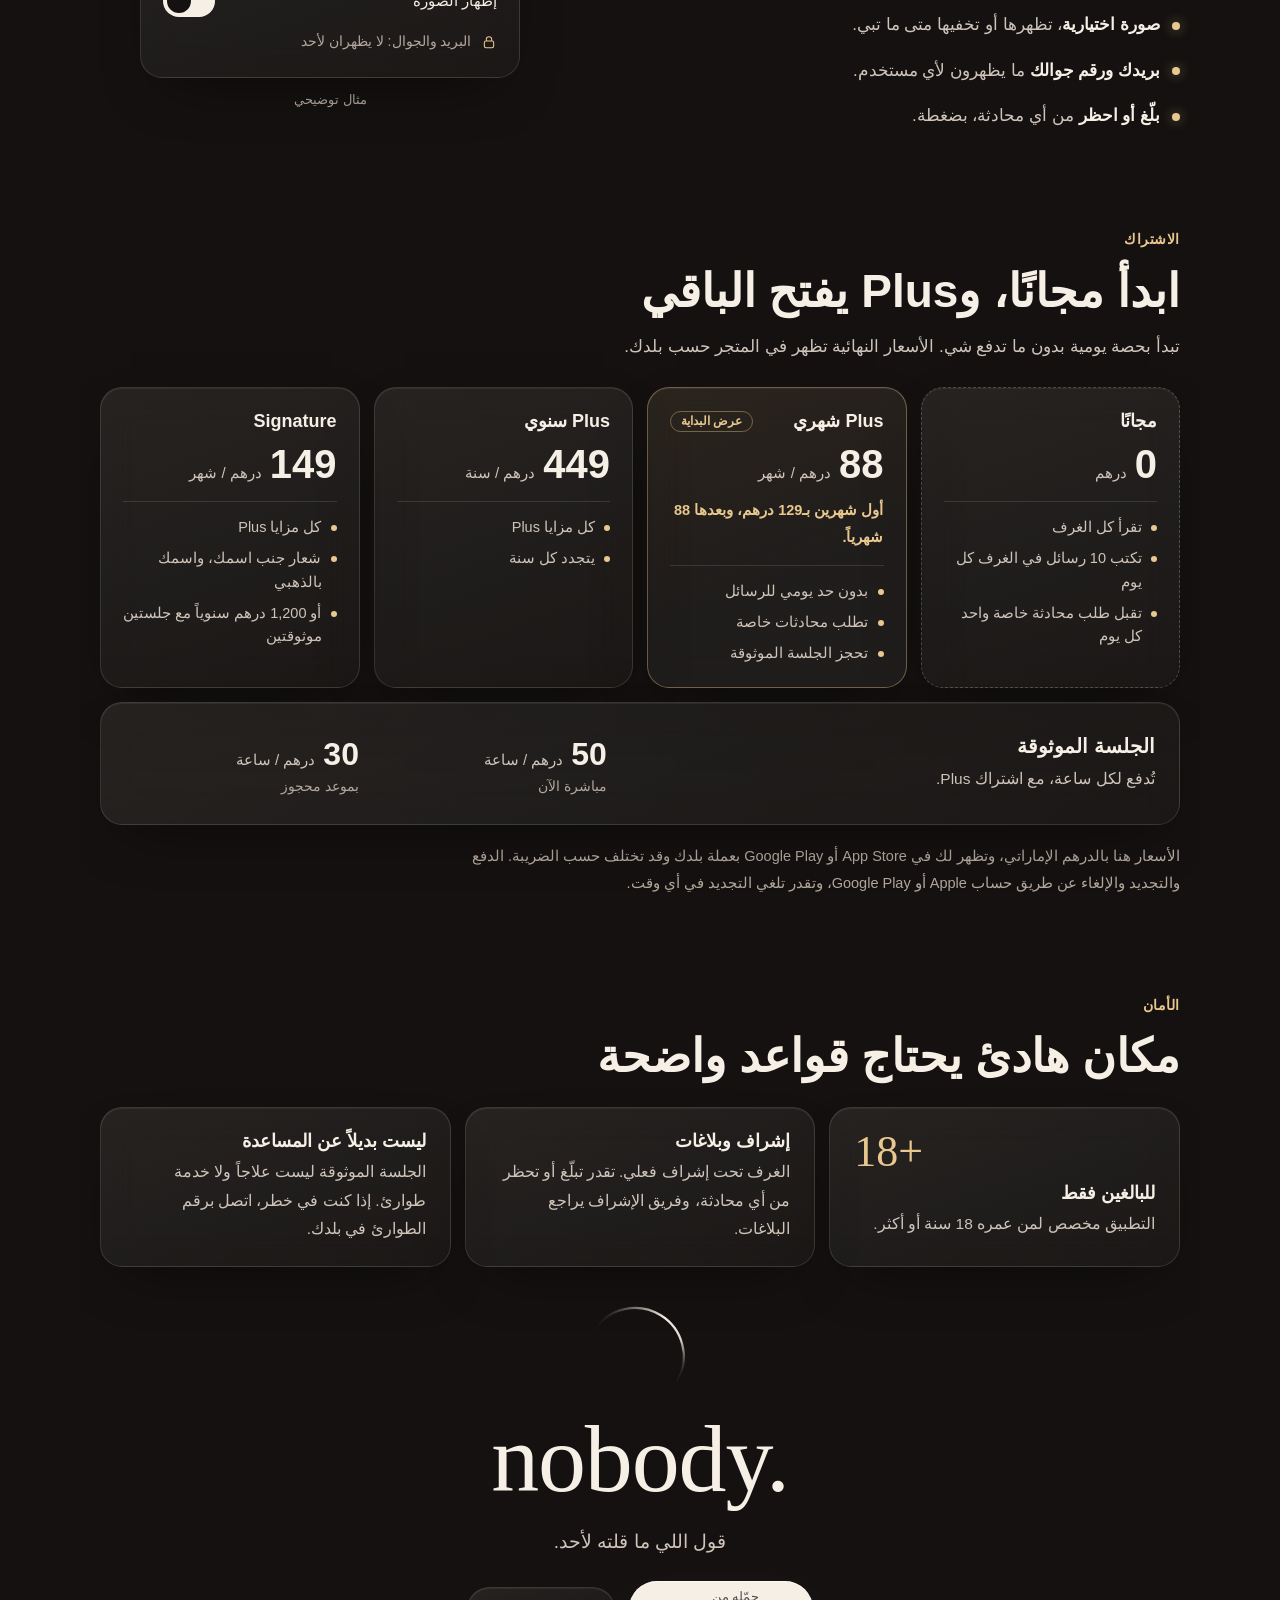
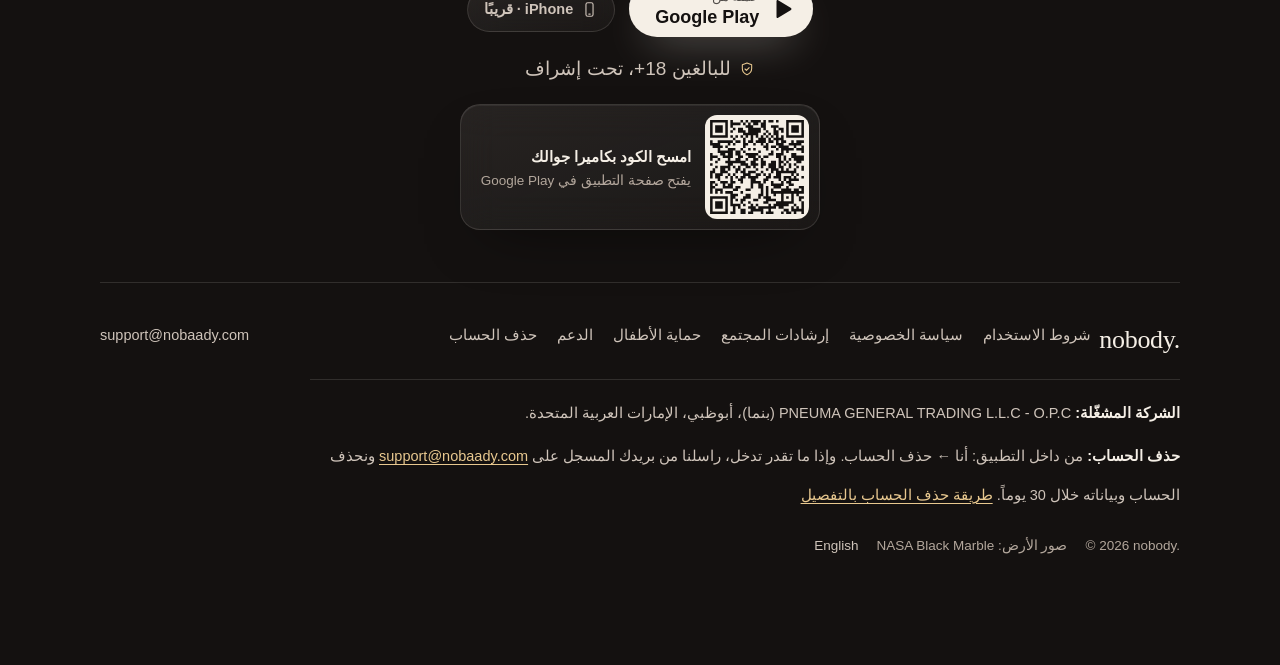
==== commit 735eb024: "Home pages: Google Play download button and QR, fixed download bar, real app screens, free plan card" ====
--- a/index.html
+++ b/index.html
@@ -4,12 +4,12 @@
 <meta charset="utf-8">
 <meta name="viewport" content="width=device-width,initial-scale=1,viewport-fit=cover">
 <title>nobody. | قول اللي ما قلته لأحد</title>
-<meta name="description" content="nobody. تطبيق iPhone وAndroid للبالغين 18+: غرف حسب الدولة واللغة، محادثات خاصة بالقبول فقط، وجلسة موثوقة مع المضيف. أنت تختار وش يظهر منك. قريباً على App Store وGoogle Play.">
+<meta name="description" content="nobody. تطبيق iPhone وAndroid للبالغين 18+: غرف حسب الدولة واللغة، محادثات خاصة بالقبول فقط، وجلسة موثوقة مع المضيف. أنت تختار وش يظهر منك. متوفر الآن على Google Play، وقريباً على App Store.">
 <meta name="theme-color" content="#141110">
 <meta name="color-scheme" content="dark">
 <meta property="og:type" content="website">
 <meta property="og:title" content="nobody. | قول اللي ما قلته لأحد">
-<meta property="og:description" content="مساحة هادئة للكلام، وأنت تختار وش يظهر منك. للبالغين 18+. قريباً على App Store وGoogle Play.">
+<meta property="og:description" content="مساحة هادئة للكلام، وأنت تختار وش يظهر منك. للبالغين 18+. متوفر الآن على Google Play، وقريباً على App Store.">
 <meta property="og:image" content="https://nobaady.com/img/share.jpg">
 <meta property="og:image:width" content="1200">
 <meta property="og:image:height" content="630">
@@ -26,8 +26,10 @@
 <link rel="apple-touch-icon" href="/img/icon-180.png">
 <link rel="preload" as="image" href="/img/hero-800.jpg" imagesrcset="/img/hero-800.jpg 860w, /img/hero.jpg 1400w" imagesizes="(min-width:900px) 440px, 100vw">
 <link rel="stylesheet" href="/style.css">
+<link rel="stylesheet" href="/home.css">
 <script>(function(d){if(!(window.matchMedia&&matchMedia('(prefers-reduced-motion: reduce)').matches))d.classList.add('motion');d.classList.add('js');setTimeout(function(){if(!window.__nobody)d.classList.remove('js')},2500)})(document.documentElement)</script>
 <script src="/js/site.js" defer></script>
+<script src="/js/home.js" defer></script>
 </head>
 <body>
 <a class="skip" href="#main">تخطَّ إلى المحتوى</a>
@@ -63,9 +65,14 @@
     <h1 id="t-hero"><span class="mark">nobody.<svg class="arc" viewBox="0 0 100 100" aria-hidden="true"><path pathLength="100" stroke="url(#arcg)" d="M9.3 22.7A49 49 0 0 1 93 73.5"/></svg></span></h1>
     <p class="tagline">قول اللي ما قلته لأحد</p>
     <p class="lede">مساحة هادئة للكلام. تختار اسمك وصورتك، وتقرر وش يظهر منك.</p>
-    <div class="pills">
-      <span class="pill glass gold"><span class="dot" aria-hidden="true"></span>قريباً على App Store وGoogle Play</span>
-      <span class="pill glass"><span>للبالغين <bdi dir="ltr">18+</bdi> فقط</span></span>
+    <div class="get">
+      <a class="btn-dl" href="https://play.google.com/store/apps/details?id=com.nobaady.nobody" rel="noopener"><svg viewBox="0 0 24 24" aria-hidden="true"><path fill="currentColor" d="M6 3.4v17.2c0 .9 1 1.500 1.800 1l14-8.600c.7-.4.7-1.500 0-2l-14-8.600C7 1.900 6 2.500 6 3.400z"/></svg><span><small>حمّله من</small><b>Google Play</b></span></a>
+      <span class="soon glass"><svg viewBox="0 0 24 24" fill="none" stroke="currentColor" stroke-width="1.6" stroke-linecap="round" aria-hidden="true"><rect x="7" y="2.500" width="10" height="19" rx="2.600"/><path d="M11 18.500h2"/></svg>iPhone · قريبًا</span>
+    </div>
+    <p class="trust"><svg viewBox="0 0 24 24" fill="none" stroke="currentColor" stroke-width="1.6" stroke-linecap="round" stroke-linejoin="round" aria-hidden="true"><path d="M12 3l7 2.800v5.400c0 4.300-2.900 7.700-7 9.300-4.100-1.600-7-5-7-9.300V5.800L12 3z"/><path d="M9 12l2.200 2.200L15.200 10"/></svg><span>للبالغين <bdi dir="ltr">+18</bdi>، تحت إشراف</span></p>
+    <div class="qr glass">
+      <img src="/img/qr-play.svg" width="104" height="104" alt="رمز QR يفتح صفحة nobody. في Google Play">
+      <div><b>امسح الكود بكاميرا جوالك</b><small>يفتح صفحة التطبيق في Google Play</small></div>
     </div>
   </div>
 </section>
@@ -121,6 +128,29 @@
   </div>
 </section>
 
+<section class="sec" id="inside" aria-labelledby="t-inside">
+  <div class="rise">
+    <span class="kicker">من داخل التطبيق</span>
+    <h2 class="h2" id="t-inside">شاشات حقيقية من التطبيق</h2>
+    <p class="sub">ثلاث شاشات مثل ما تشوفها على جوالك.</p>
+  </div>
+  <div class="shots">
+    <figure class="shot rise d1">
+      <div class="phone"><img src="/img/screen-room.webp" width="540" height="1212" decoding="async" alt="شاشة غرفة عامة في التطبيق وفيها رسائل وعدّاد الرسائل المتبقية اليوم"></div>
+      <figcaption><b>الغرف</b><span>تكتب وتقرأ، وعدّاد رسائلك اليومية قدامك.</span></figcaption>
+    </figure>
+    <figure class="shot rise d2">
+      <div class="phone"><img src="/img/screen-private.webp" width="540" height="1212" decoding="async" alt="شاشة المحادثات الخاصة في التطبيق"></div>
+      <figcaption><b>محادثات خاصة</b><span>تنفتح فقط إذا وافق الطرفان.</span></figcaption>
+    </figure>
+    <figure class="shot rise d3">
+      <div class="phone"><img src="/img/screen-trusted.webp" width="540" height="1212" decoding="async" alt="شاشة الجلسة الموثوقة في التطبيق وفيها خيار تحدث الآن وخيار احجز موعد"></div>
+      <figcaption><b>جلسة موثوقة</b><span>ساعة مع المضيف، الآن أو بموعد.</span></figcaption>
+    </figure>
+  </div>
+  <p class="shots-note rise">صور من نسخة أندرويد الحالية.</p>
+</section>
+
 <section class="sec" id="you" aria-labelledby="t-you">
   <div class="ident">
     <div class="rise">
@@ -153,29 +183,45 @@
 <section class="sec" id="plans" aria-labelledby="t-plans">
   <div class="rise">
     <span class="kicker">الاشتراك</span>
-    <h2 class="h2" id="t-plans">ابدأ بحصتك اليومية، وPlus يفتح الباقي</h2>
-    <p class="sub">بدون اشتراك: تقرأ كل الغرف، وتكتب 10 رسائل في اليوم، وتقبل طلب محادثة خاصة واحد في اليوم. اشتراك Plus يشيل الحد اليومي، ويخليك تطلب محادثات خاصة، ويتيح حجز الجلسة الموثوقة. الأسعار النهائية تظهر في المتجر حسب بلدك.</p>
+    <h2 class="h2" id="t-plans">ابدأ مجانًا، وPlus يفتح الباقي</h2>
+    <p class="sub">تبدأ بحصة يومية بدون ما تدفع شي. الأسعار النهائية تظهر في المتجر حسب بلدك.</p>
   </div>
   <div class="plans">
-    <div class="plan glass first rise d1">
-      <h3>أول شهرين</h3>
-      <div class="price"><b>129</b><span>درهم لأول شهرين</span></div>
-      <p>بعدها 88 درهم شهرياً.</p>
-    </div>
-    <div class="plan glass rise d2">
-      <h3>شهري</h3>
+    <div class="plan glass free rise d1">
+      <h3>مجانًا</h3>
+      <div class="price"><b>0</b><span>درهم</span></div>
+      <ul class="inc">
+        <li><span>تقرأ كل الغرف</span></li>
+        <li><span>تكتب 10 رسائل في الغرف كل يوم</span></li>
+        <li><span>تقبل طلب محادثة خاصة واحد كل يوم</span></li>
+      </ul>
+    </div>
+    <div class="plan glass first rise d2">
+      <h3>Plus شهري <span class="tag">عرض البداية</span></h3>
       <div class="price"><b>88</b><span>درهم / شهر</span></div>
-      <p>يتجدد كل شهر.</p>
+      <p class="offer">أول شهرين بـ129 درهم، وبعدها 88 شهرياً.</p>
+      <ul class="inc">
+        <li><span>بدون حد يومي للرسائل</span></li>
+        <li><span>تطلب محادثات خاصة</span></li>
+        <li><span>تحجز الجلسة الموثوقة</span></li>
+      </ul>
     </div>
     <div class="plan glass rise d3">
-      <h3>سنوي</h3>
+      <h3>Plus سنوي</h3>
       <div class="price"><b>449</b><span>درهم / سنة</span></div>
-      <p>يتجدد كل سنة.</p>
+      <ul class="inc">
+        <li><span>كل مزايا Plus</span></li>
+        <li><span>يتجدد كل سنة</span></li>
+      </ul>
     </div>
     <div class="plan glass rise d3">
       <h3>Signature</h3>
       <div class="price"><b>149</b><span>درهم / شهر</span></div>
-      <p>أو 1,200 درهم سنوياً مع جلستين موثوقتين. كل Plus، وشعار جنب اسمك، واسمك بالذهبي.</p>
+      <ul class="inc">
+        <li><span>كل مزايا Plus</span></li>
+        <li><span>شعار جنب اسمك، واسمك بالذهبي</span></li>
+        <li><span>أو 1,200 درهم سنوياً مع جلستين موثوقتين</span></li>
+      </ul>
     </div>
   </div>
   <div class="trusted glass rise">
@@ -206,7 +252,15 @@
 <section class="closing rise" aria-labelledby="t-close">
   <h2 id="t-close"><span class="mark">nobody.<svg class="arc" viewBox="0 0 100 100" aria-hidden="true"><path pathLength="100" stroke="url(#arcg)" d="M9.3 22.7A49 49 0 0 1 93 73.5"/></svg></span></h2>
   <p>قول اللي ما قلته لأحد.</p>
-  <div class="pills"><span class="pill glass gold"><span class="dot" aria-hidden="true"></span>قريباً على App Store · iPhone</span><span class="pill glass gold"><span class="dot" aria-hidden="true"></span>قريباً على Google Play · Android</span></div>
+  <div class="get rise d1">
+    <a class="btn-dl" href="https://play.google.com/store/apps/details?id=com.nobaady.nobody" rel="noopener"><svg viewBox="0 0 24 24" aria-hidden="true"><path fill="currentColor" d="M6 3.4v17.2c0 .9 1 1.500 1.800 1l14-8.600c.7-.4.7-1.500 0-2l-14-8.600C7 1.900 6 2.500 6 3.400z"/></svg><span><small>حمّله من</small><b>Google Play</b></span></a>
+    <span class="soon glass"><svg viewBox="0 0 24 24" fill="none" stroke="currentColor" stroke-width="1.6" stroke-linecap="round" aria-hidden="true"><rect x="7" y="2.500" width="10" height="19" rx="2.600"/><path d="M11 18.500h2"/></svg>iPhone · قريبًا</span>
+  </div>
+  <p class="trust rise d2"><svg viewBox="0 0 24 24" fill="none" stroke="currentColor" stroke-width="1.6" stroke-linecap="round" stroke-linejoin="round" aria-hidden="true"><path d="M12 3l7 2.800v5.400c0 4.300-2.900 7.700-7 9.300-4.100-1.600-7-5-7-9.300V5.800L12 3z"/><path d="M9 12l2.200 2.200L15.200 10"/></svg><span>للبالغين <bdi dir="ltr">+18</bdi>، تحت إشراف</span></p>
+  <div class="qr glass rise d2">
+      <img src="/img/qr-play.svg" width="104" height="104" alt="رمز QR يفتح صفحة nobody. في Google Play">
+      <div><b>امسح الكود بكاميرا جوالك</b><small>يفتح صفحة التطبيق في Google Play</small></div>
+    </div>
 </section>
 </main>
 
@@ -219,8 +273,13 @@
       <a href="/legal/community-guidelines-ar.html">إرشادات المجتمع</a>
       <a href="/legal/child-safety-ar.html">حماية الأطفال</a>
       <a href="/support/">الدعم</a>
+      <a href="/support/#delete">حذف الحساب</a>
     </nav>
     <a class="email" href="mailto:support@nobaady.com">support@nobaady.com</a>
+  </div>
+  <div class="who">
+    <p><strong>الشركة المشغّلة:</strong> <span class="co">PNEUMA GENERAL TRADING L.L.C - O.P.C</span> (بنما)، أبوظبي، الإمارات العربية المتحدة.</p>
+    <p id="delete-account"><strong>حذف الحساب:</strong> من داخل التطبيق: أنا ← حذف الحساب. وإذا ما تقدر تدخل، راسلنا من بريدك المسجل على <a href="mailto:support@nobaady.com" dir="ltr">support@nobaady.com</a> ونحذف الحساب وبياناته خلال 30 يوماً. <a href="/support/#delete">طريقة حذف الحساب بالتفصيل</a></p>
   </div>
   <div class="meta">
     <span dir="ltr">© 2026 nobody.</span>
@@ -229,5 +288,10 @@
   </div>
 </footer>
 </div>
+<div class="stick" data-stick role="region" aria-label="شريط التحميل">
+  <img src="/img/icon-48.png" width="38" height="38" alt="">
+  <div class="stick-t"><b>nobody.</b><small>للبالغين <bdi dir="ltr">+18</bdi>، تحت إشراف</small></div>
+  <a class="btn-dl" href="https://play.google.com/store/apps/details?id=com.nobaady.nobody" rel="noopener"><svg viewBox="0 0 24 24" aria-hidden="true"><path fill="currentColor" d="M6 3.4v17.2c0 .9 1 1.500 1.800 1l14-8.600c.7-.4.7-1.500 0-2l-14-8.600C7 1.900 6 2.500 6 3.400z"/></svg><span><small>حمّله من</small><b>Google Play</b></span></a>
+</div>
 </body>
 </html>
--- a/home.css
+++ b/home.css
@@ -0,0 +1,116 @@
+/* nobody. home, download, real screens, plans grid, tighter rhythm. Loaded after /style.css on the two home pages. */
+
+/* rhythm: the old 72px blocks left big empty bands */
+.sec{padding:40px 0}
+.cards,.plans{margin-top:24px}
+.safety{margin-top:22px}
+.closing{padding:48px 0 52px}
+@media(min-width:900px){
+  .sec{padding:46px 0}
+  .hero{padding:22px 0 40px}
+  .world{gap:44px}
+}
+@media(max-width:899px){.hero{min-height:min(84svh,780px);padding-bottom:22px}}
+
+/* download */
+.get{display:flex;flex-wrap:wrap;align-items:center;gap:12px 14px;margin-top:22px}
+.btn-dl{display:inline-flex;align-items:center;gap:12px;min-height:56px;padding-block:9px;padding-inline:20px 26px;border-radius:999px;background:var(--text);color:var(--bg);
+  text-decoration:none;box-shadow:0 18px 44px -18px rgba(245,239,230,.45),0 1px 0 rgba(255,255,255,.6) inset;transition:transform .3s var(--ease),background .3s,box-shadow .3s}
+.btn-dl:hover{background:#fff;transform:translateY(-2px);box-shadow:0 24px 50px -18px rgba(245,239,230,.6)}
+.btn-dl:active{transform:scale(.97)}
+.btn-dl svg{width:22px;height:22px;flex:0 0 22px}
+.btn-dl span{display:grid;text-align:start}
+.btn-dl small{font-size:12.5px;font-weight:500;line-height:1.25;opacity:.72}
+.btn-dl b{font-size:18px;font-weight:700;line-height:1.25;direction:ltr;unicode-bidi:isolate}
+[dir="rtl"] .btn-dl b{text-align:right}
+.soon{display:inline-flex;align-items:center;gap:8px;min-height:44px;padding:8px 16px;border-radius:999px;font-size:14.5px;font-weight:600;color:var(--muted)}
+.soon svg{width:17px;height:17px;flex:0 0 17px}
+.trust{display:flex;align-items:center;gap:8px;margin-top:14px;font-size:14.5px;color:var(--muted)}
+.trust svg{width:16px;height:16px;flex:0 0 16px;color:var(--gold)}
+.qr{display:none;align-items:center;gap:14px;margin-top:18px;padding:10px;padding-inline-end:20px;border-radius:20px;width:max-content;max-width:100%}
+.qr img{width:104px;height:104px;border-radius:12px;flex:0 0 104px}
+.qr b{display:block;font-size:15px;font-weight:600}
+.qr small{display:block;font-size:13.5px;color:var(--soft);line-height:1.5}
+@media(min-width:700px){.qr{display:flex}}
+.closing .get{justify-content:center}
+.closing .trust{justify-content:center}
+.closing .qr{display:flex;margin-inline:auto;text-align:start}
+
+/* sticky download: bottom bar on phones, floating pill on wide screens */
+.stick{position:fixed;z-index:30;inset-inline:0;bottom:0;display:flex;align-items:center;gap:12px;
+  padding:10px 16px calc(10px + env(safe-area-inset-bottom,0px));background:rgba(20,17,16,.82);border-top:1px solid var(--edge);
+  -webkit-backdrop-filter:blur(20px) saturate(1.2);backdrop-filter:blur(20px) saturate(1.2);transition:transform .5s var(--ease),opacity .5s var(--ease)}
+.js .stick{transform:translateY(110%);opacity:0;visibility:hidden;transition:transform .5s var(--ease),opacity .5s var(--ease),visibility 0s .5s}
+.js .stick.on{transform:none;opacity:1;visibility:visible;transition:transform .5s var(--ease),opacity .5s var(--ease),visibility 0s}
+.stick img{width:38px;height:38px;border-radius:11px;flex:0 0 38px}
+.stick-t{flex:1 1 auto;min-width:0;line-height:1.3}
+.stick-t b{display:block;font-family:var(--serif);font-weight:400;font-size:19px;direction:ltr;unicode-bidi:isolate}
+[dir="rtl"] .stick-t b{text-align:right}
+.stick-t small{display:block;font-size:12.5px;color:var(--soft);white-space:nowrap;overflow:hidden;text-overflow:ellipsis}
+.stick .btn-dl{min-height:46px;padding-block:6px;padding-inline:14px 18px;gap:9px;flex:0 0 auto;box-shadow:none}
+.stick .btn-dl svg{width:18px;height:18px;flex-basis:18px}
+.stick .btn-dl small{font-size:11px}
+.stick .btn-dl b{font-size:15px}
+body{padding-bottom:calc(72px + env(safe-area-inset-bottom,0px))}
+@media(min-width:820px){
+  body{padding-bottom:0}
+  .stick{inset-inline:auto 22px;bottom:22px;padding:9px;padding-inline-start:14px;border:1px solid var(--edge-hi);border-radius:999px;box-shadow:0 24px 60px -20px rgba(0,0,0,.8)}
+  .stick img{width:34px;height:34px;flex-basis:34px;border-radius:50%}
+  .foot{padding-bottom:96px}
+}
+@supports not ((-webkit-backdrop-filter:blur(1px)) or (backdrop-filter:blur(1px))){.stick{background:rgba(24,20,19,.97)}}
+
+/* real screens in phone frames */
+.shots{display:flex;gap:16px;margin:26px calc(var(--gut) * -1) 0;padding:6px var(--gut) 10px;overflow-x:auto;scroll-snap-type:x mandatory;-webkit-overflow-scrolling:touch;scrollbar-width:none}
+.shots::-webkit-scrollbar{display:none}
+.shot{flex:0 0 min(66%,270px);margin:0;scroll-snap-align:center}
+.phone{position:relative;padding:7px;border-radius:38px;background:#0b0908;border:1px solid var(--edge-hi);box-shadow:0 0 0 1px rgba(0,0,0,.6) inset,0 34px 70px -34px rgba(0,0,0,.9),0 0 60px -30px rgba(232,200,143,.35)}
+.phone img{width:100%;height:auto;aspect-ratio:540/1212;border-radius:31px}
+.shot figcaption{margin-top:14px;text-align:center}
+.shot figcaption b{display:block;font-size:17px;font-weight:600}
+.shot figcaption span{display:block;font-size:14.5px;color:var(--soft);line-height:1.6;margin-top:2px}
+.shots-note{color:var(--soft);font-size:13.5px;margin-top:20px;text-align:center}
+@media(min-width:760px){
+  .shots{display:grid;grid-template-columns:repeat(3,minmax(0,270px));justify-content:center;gap:clamp(20px,5vw,56px);margin-inline:0;padding-inline:0;overflow:visible}
+  .shot:nth-child(2){margin-top:34px}
+}
+.motion.js .shot.rise{transform:translate3d(0,30px,0) scale(.965)}
+.motion.js .shot.rise.in{transform:none}
+
+/* plans: one tidy grid, free first */
+.plans{grid-template-columns:1fr}
+@media(min-width:600px){.plans{grid-template-columns:repeat(2,1fr)}}
+@media(min-width:1000px){.plans{grid-template-columns:repeat(4,1fr)}}
+.plan{display:flex;flex-direction:column;padding:22px}
+.plan h3{display:flex;align-items:center;justify-content:space-between;gap:8px;color:var(--text)}
+.plan .tag{font-size:12px;font-weight:600;color:var(--gold);border:1px solid rgba(232,200,143,.4);border-radius:999px;padding:2px 10px;white-space:nowrap}
+.plan .inc{list-style:none;margin:14px 0 0;padding:14px 0 0;border-top:1px solid var(--edge);display:grid;gap:8px;font-size:14.5px;color:var(--muted);line-height:1.6}
+.plan .inc li{display:flex;gap:9px;align-items:flex-start}
+.plan .inc li::before{content:"";flex:0 0 6px;height:6px;margin-top:.62em;border-radius:50%;background:var(--gold)}
+.plan.free{border-style:dashed;border-color:var(--edge-hi)}
+.plan .offer{margin-top:10px;color:var(--gold);font-size:14.5px;font-weight:600}
+.trusted .two{gap:10px 14px}
+
+/* footer: who runs it, how to delete */
+.who{display:grid;gap:10px;margin-top:22px;padding-top:20px;border-top:1px solid var(--edge);font-size:14.5px;color:var(--muted);max-width:60em}
+.who strong{color:var(--text);font-weight:600}
+.who a{color:var(--gold);text-decoration:underline;text-underline-offset:3px}
+.who .co{direction:ltr;unicode-bidi:isolate}
+.foot nav a,.foot .email,.foot .meta a{display:inline-flex;align-items:center;min-height:44px}
+.foot nav{gap:0 20px}
+.foot .cols{gap:8px}
+.foot .meta{align-items:center;margin-top:10px}
+.who a{display:inline-block;padding-block:6px}
+
+/* hero copy arrives in order */
+.motion .hero-copy>*{animation:arrive 1s var(--ease) both}
+.motion .hero-copy>:nth-child(2){animation-delay:.12s}
+.motion .hero-copy>:nth-child(3){animation-delay:.22s}
+.motion .hero-copy>:nth-child(4){animation-delay:.34s}
+.motion .hero-copy>:nth-child(5){animation-delay:.44s}
+.motion .hero-copy>:nth-child(6){animation-delay:.54s}
+@keyframes arrive{from{opacity:0;transform:translate3d(0,16px,0)}to{opacity:1;transform:none}}
+
+@media(max-width:380px){.stick{gap:9px;padding-inline:12px}.stick img{display:none}}
+.who .co{display:inline-block}
+.foot .cols>.mark,.foot .cols>.email{justify-self:start}
